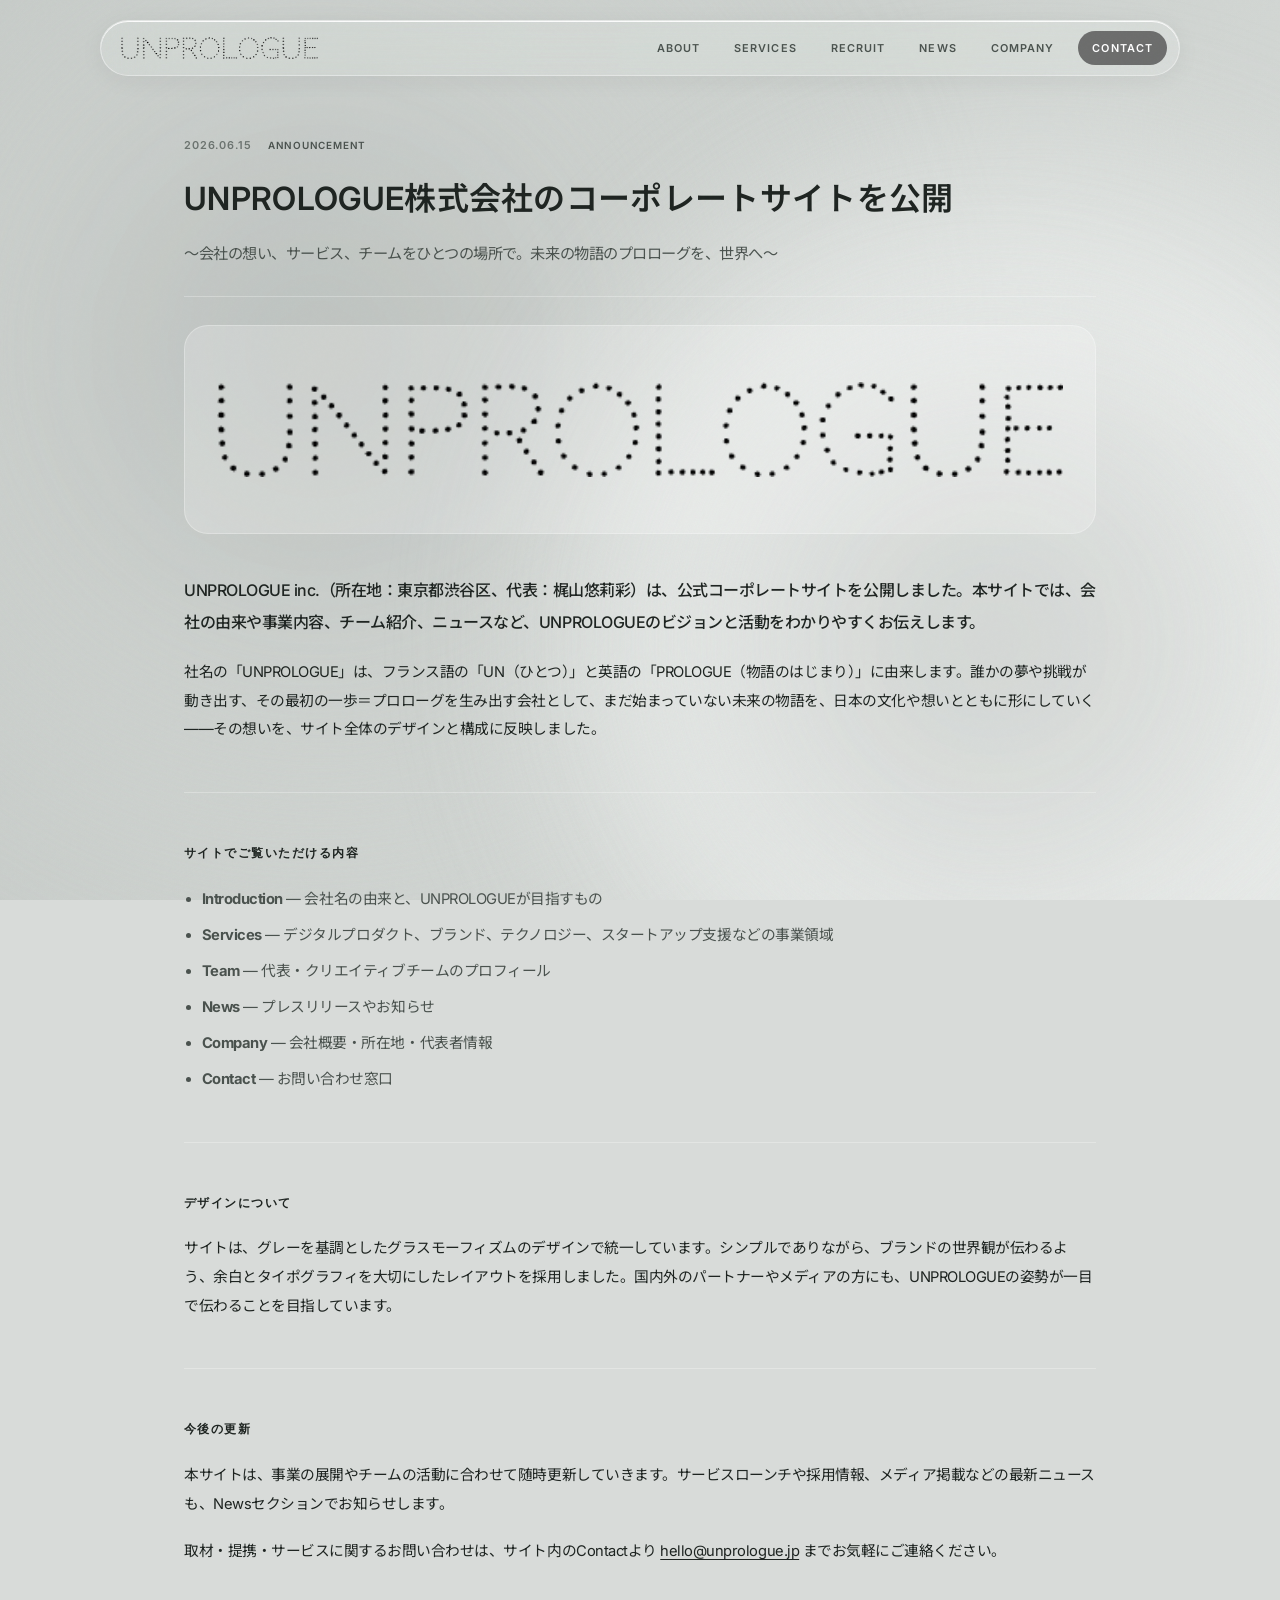
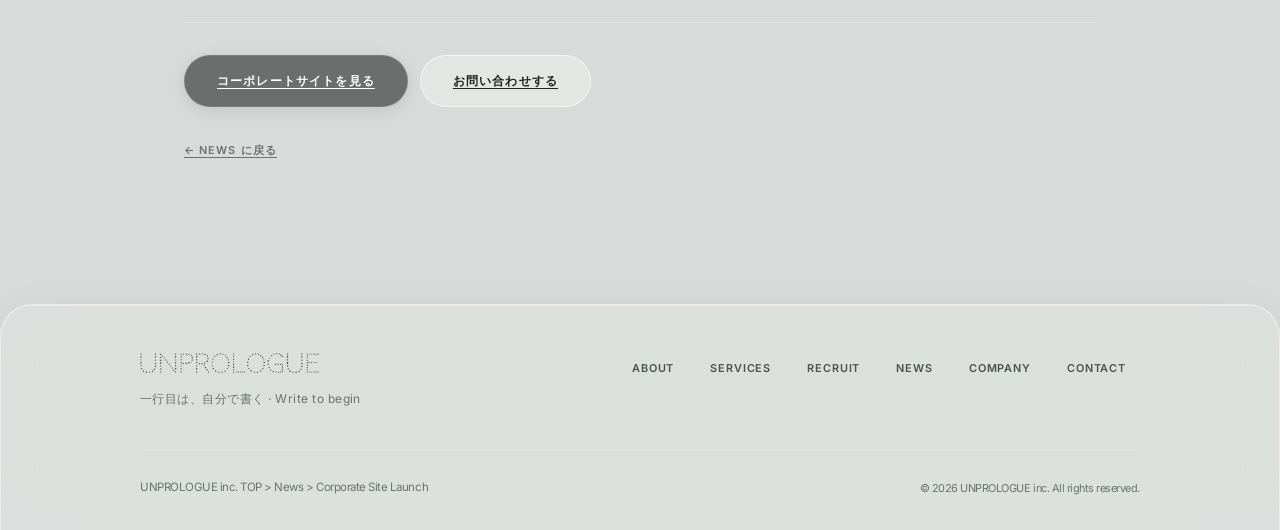
==== articles/corporate-site-launch.html @ ec3baca9 "Add company motto: 一行目は、自分で書く Write to begin Show the motto in the hero, Introduction section, foote" ====
<!DOCTYPE html>
<html lang="ja">
<head>
  <meta charset="UTF-8">
  <meta name="viewport" content="width=device-width, initial-scale=1.0">
  <meta name="description" content="UNPROLOGUE inc.のコーポレートサイトを公開 — 会社概要、サービス、チーム情報などを掲載">
  <link rel="canonical" href="https://unprologue.jp/articles/corporate-site-launch.html">
  <meta property="og:url" content="https://unprologue.jp/articles/corporate-site-launch.html">
  <meta property="og:title" content="Corporate Site Launch | UNPROLOGUE inc.">
  <meta property="og:description" content="UNPROLOGUE inc.の公式コーポレートサイトを公開しました。">
  <meta property="og:image" content="https://unprologue.jp/unprologue.png">
  <title>Corporate Site Launch | UNPROLOGUE inc.</title>
  <link rel="preconnect" href="https://fonts.googleapis.com">
  <link rel="preconnect" href="https://fonts.gstatic.com" crossorigin>
  <link href="https://fonts.googleapis.com/css2?family=Inter:wght@300;400;500;600;700&family=Noto+Sans+JP:wght@300;400;500;600;700&display=swap" rel="stylesheet">
  <link rel="stylesheet" href="../css/styles.css?v=8">
  <link rel="icon" href="/favicon.ico" sizes="any">
  <link rel="icon" href="/favicon.png" type="image/png" sizes="512x512">
  <link rel="icon" href="/favicon-32x32.png" type="image/png" sizes="32x32">
  <link rel="apple-touch-icon" href="/apple-touch-icon.png">
</head>
<body>

  <div class="mesh-bg" aria-hidden="true">
    <div class="mesh-bg__blob mesh-bg__blob--green"></div>
    <div class="mesh-bg__blob mesh-bg__blob--grey"></div>
    <div class="mesh-bg__blob mesh-bg__blob--mint"></div>
  </div>

  <header class="header" id="header">
    <div class="header__pill">
      <a href="../index.html" class="header__logo">
        <img src="../unprologue.png" alt="UNPROLOGUE inc." class="header__logo-img" width="160" height="32">
      </a>
      <nav class="header__nav" id="nav">
        <a href="../index.html#about" class="header__nav-link">About</a>
        <a href="../index.html#service" class="header__nav-link">Services</a>
        <a href="../index.html#recruit" class="header__nav-link">Recruit</a>
        <a href="../index.html#news" class="header__nav-link">News</a>
        <a href="../index.html#company" class="header__nav-link">Company</a>
        <a href="../index.html#contact" class="header__nav-link header__nav-link--cta">Contact</a>
      </nav>
      <button class="header__menu-btn" id="menuBtn" aria-label="メニューを開く">
        <span></span>
        <span></span>
        <span></span>
      </button>
    </div>
  </header>

  <main class="article-page">
    <div class="container container--editorial">
      <article class="article-post fade-in">
        <header class="article-post__header">
          <p class="article-post__meta">
            <time datetime="2026-06-15">2026.06.15</time>
            <span class="article-post__tag">Announcement</span>
          </p>
          <h1 class="article-post__title">
            UNPROLOGUE株式会社のコーポレートサイトを公開
          </h1>
          <p class="article-post__subtitle">
            〜会社の想い、サービス、チームをひとつの場所で。未来の物語のプロローグを、世界へ〜
          </p>
          <div class="article-post__rule" aria-hidden="true"></div>
          <div class="article-post__hero article-post__hero--logo">
            <img src="../unprologue.png" alt="UNPROLOGUE inc." class="article-post__hero-img article-post__hero-img--logo" width="527" height="59">
          </div>
        </header>

        <div class="article-post__body">
          <p class="article-post__lead">
            UNPROLOGUE inc.（所在地：東京都渋谷区、代表：梶山悠莉彩）は、公式コーポレートサイトを公開しました。本サイトでは、会社の由来や事業内容、チーム紹介、ニュースなど、UNPROLOGUEのビジョンと活動をわかりやすくお伝えします。
          </p>

          <p>
            社名の「UNPROLOGUE」は、フランス語の「UN（ひとつ）」と英語の「PROLOGUE（物語のはじまり）」に由来します。誰かの夢や挑戦が動き出す、その最初の一歩＝プロローグを生み出す会社として、まだ始まっていない未来の物語を、日本の文化や想いとともに形にしていく——その想いを、サイト全体のデザインと構成に反映しました。
          </p>

          <section class="article-post__section">
            <h2 class="article-post__heading">サイトでご覧いただける内容</h2>
            <ul class="article-post__list">
              <li><strong>Introduction</strong> — 会社名の由来と、UNPROLOGUEが目指すもの</li>
              <li><strong>Services</strong> — デジタルプロダクト、ブランド、テクノロジー、スタートアップ支援などの事業領域</li>
              <li><strong>Team</strong> — 代表・クリエイティブチームのプロフィール</li>
              <li><strong>News</strong> — プレスリリースやお知らせ</li>
              <li><strong>Company</strong> — 会社概要・所在地・代表者情報</li>
              <li><strong>Contact</strong> — お問い合わせ窓口</li>
            </ul>
          </section>

          <section class="article-post__section">
            <h2 class="article-post__heading">デザインについて</h2>
            <p>
              サイトは、グレーを基調としたグラスモーフィズムのデザインで統一しています。シンプルでありながら、ブランドの世界観が伝わるよう、余白とタイポグラフィを大切にしたレイアウトを採用しました。国内外のパートナーやメディアの方にも、UNPROLOGUEの姿勢が一目で伝わることを目指しています。
            </p>
          </section>

          <section class="article-post__section">
            <h2 class="article-post__heading">今後の更新</h2>
            <p>
              本サイトは、事業の展開やチームの活動に合わせて随時更新していきます。サービスローンチや採用情報、メディア掲載などの最新ニュースも、Newsセクションでお知らせします。
            </p>
            <p>
              取材・提携・サービスに関するお問い合わせは、サイト内のContactより <a href="mailto:hello@unprologue.jp">hello@unprologue.jp</a> までお気軽にご連絡ください。
            </p>
          </section>

          <footer class="article-post__footer">
            <div class="article-post__cta">
              <a href="../index.html" class="btn btn--primary">コーポレートサイトを見る</a>
              <a href="mailto:hello@unprologue.jp" class="btn btn--outline">お問い合わせする</a>
            </div>
            <a href="../index.html#news" class="article-post__back">← News に戻る</a>
          </footer>
        </div>
      </article>
    </div>
  </main>

  <footer class="footer glass-panel glass-panel--footer">
    <div class="container">
      <div class="footer__inner">
        <div class="footer__brand">
          <a href="../index.html" class="footer__logo">
            <img src="../unprologue.png" alt="UNPROLOGUE inc." class="footer__logo-img" width="140" height="28">
          </a>
          <p class="footer__tagline">一行目は、自分で書く · Write to begin</p>
        </div>
        <nav class="footer__nav">
          <a href="../index.html#about">About</a>
          <a href="../index.html#service">Services</a>
          <a href="../index.html#recruit">Recruit</a>
          <a href="../index.html#news">News</a>
          <a href="../index.html#company">Company</a>
          <a href="../index.html#contact">Contact</a>
        </nav>
      </div>
      <div class="footer__bottom">
        <p class="footer__breadcrumb">
          <a href="../index.html">UNPROLOGUE inc. TOP</a> &gt;
          <a href="../index.html#news">News</a> &gt;
          Corporate Site Launch
        </p>
        <p class="footer__copy">&copy; 2026 UNPROLOGUE inc. All rights reserved.</p>
      </div>
    </div>
  </footer>

  <button class="back-to-top" id="backToTop" aria-label="ページトップへ">
    <svg viewBox="0 0 24 24" fill="none" xmlns="http://www.w3.org/2000/svg">
      <path d="M12 19V5M5 12l7-7 7 7" stroke="currentColor" stroke-width="2" stroke-linecap="round" stroke-linejoin="round"/>
    </svg>
    <span>ページトップへ</span>
  </button>

  <script src="../js/main.js"></script>
</body>
</html>
---- css/styles.css ----
/* ============================================
   UNPROLOGUE — Glassmorphism Aesthetic
   ============================================ */

:root {
  --color-bg: #b8bdb9;
  --color-bg-alt: rgba(255, 255, 255, 0.12);
  --color-bg-dark: #3a3a3a;
  --color-text: #1e2421;
  --color-text-light: #4a524e;
  --color-text-muted: #6b736f;
  --color-accent: #4a5c54;
  --color-accent-light: #7a8a82;
  --color-accent-dark: #2e3834;
  --color-border: rgba(255, 255, 255, 0.45);
  --color-border-subtle: rgba(255, 255, 255, 0.22);
  --color-white: #ffffff;
  --color-rose: rgba(196, 164, 164, 0.45);
  --color-green: rgba(100, 140, 120, 0.5);

  --glass-bg: rgba(255, 255, 255, 0.22);
  --glass-bg-strong: rgba(255, 255, 255, 0.32);
  --glass-border: rgba(255, 255, 255, 0.38);
  --glass-shadow: 0 12px 40px rgba(0, 0, 0, 0.08), inset 0 1px 0 rgba(255, 255, 255, 0.35);
  --glass-blur: blur(28px) saturate(165%);

  --font-ja: 'Noto Sans JP', sans-serif;
  --font-en: 'Inter', sans-serif;
  --font-display: 'Inter', 'Noto Sans JP', sans-serif;

  --letter-tight: -0.03em;
  --letter-label: 0.12em;
  --letter-nav: 0.1em;

  --color-line: rgba(255, 255, 255, 0.28);
  --color-bg-editorial: transparent;

  --header-height: 88px;
  --container-max: 1080px;
  --section-padding: 100px;
  --radius-lg: 32px;
  --radius-md: 24px;
  --radius-pill: 50px;
  --transition: 0.4s cubic-bezier(0.4, 0, 0.2, 1);
}

*, *::before, *::after {
  margin: 0;
  padding: 0;
  box-sizing: border-box;
}

html {
  scroll-behavior: smooth;
  font-size: 16px;
  background: #d8dbd9;
}

body {
  font-family: var(--font-display);
  color: var(--color-text);
  background: transparent;
  line-height: 1.7;
  letter-spacing: var(--letter-tight);
  -webkit-font-smoothing: antialiased;
  overflow-x: hidden;
  min-height: 100vh;
  position: relative;
  isolation: isolate;
}

body::before {
  content: '';
  position: fixed;
  inset: 0;
  pointer-events: none;
  z-index: 10000;
  opacity: 0.02;
  background-image: url("data:image/svg+xml,%3Csvg viewBox='0 0 256 256' xmlns='http://www.w3.org/2000/svg'%3E%3Cfilter id='n'%3E%3CfeTurbulence type='fractalNoise' baseFrequency='0.85' numOctaves='4' stitchTiles='stitch'/%3E%3C/filter%3E%3Crect width='100%25' height='100%25' filter='url(%23n)'/%3E%3C/svg%3E");
}

/* ============================================
   Animated mesh background
   ============================================ */
.mesh-bg {
  position: fixed;
  inset: 0;
  z-index: 0;
  pointer-events: none;
  overflow: hidden;
  background:
    linear-gradient(125deg, #c2c7c4 0%, #d4d8d5 24%, #e4e7e5 52%, #eef0ef 76%, #f7f8f7 100%),
    linear-gradient(305deg, #b0b5b2 0%, #c8ccc9 38%, #dce0dd 68%, #f0f2f1 100%);
  background-size: 320% 320%, 280% 280%;
  animation: meshGradientShift 10s ease-in-out infinite;
}

.mesh-bg__blob {
  position: absolute;
  border-radius: 50%;
  filter: blur(56px);
  will-change: transform;
  opacity: 0.75;
  mix-blend-mode: normal;
}

.mesh-bg__blob--green {
  width: min(95vmax, 1200px);
  height: min(95vmax, 1200px);
  top: -28%;
  left: -22%;
  background: radial-gradient(circle, #b8bdba 0%, #cdd1ce 38%, rgba(210, 214, 211, 0.45) 58%, transparent 74%);
  animation: meshDrift1 11s ease-in-out infinite;
}

.mesh-bg__blob--grey {
  width: min(90vmax, 1100px);
  height: min(90vmax, 1100px);
  bottom: -32%;
  right: -24%;
  background: radial-gradient(circle, #ffffff 0%, #f2f4f3 42%, rgba(228, 231, 229, 0.55) 62%, transparent 76%);
  animation: meshDrift2 14s ease-in-out infinite;
}

.mesh-bg__blob--mint {
  width: min(65vmax, 780px);
  height: min(65vmax, 780px);
  top: 28%;
  right: -8%;
  background: radial-gradient(circle, #c5cac7 0%, #d8dbd9 40%, rgba(220, 224, 221, 0.4) 62%, transparent 74%);
  animation: meshDrift3 9s ease-in-out infinite;
}

@keyframes meshGradientShift {
  0% {
    background-position: 0% 50%, 100% 50%;
  }
  25% {
    background-position: 50% 0%, 0% 100%;
  }
  50% {
    background-position: 100% 50%, 50% 0%;
  }
  75% {
    background-position: 50% 100%, 100% 0%;
  }
  100% {
    background-position: 0% 50%, 100% 50%;
  }
}

@keyframes meshDrift1 {
  0%, 100% { transform: translate(0, 0) scale(1); }
  50% { transform: translate(14vw, 12vh) scale(1.15); }
}

@keyframes meshDrift2 {
  0%, 100% { transform: translate(0, 0) scale(1); }
  50% { transform: translate(-12vw, -10vh) scale(1.12); }
}

@keyframes meshDrift3 {
  0%, 100% { transform: translate(0, 0) scale(1); }
  50% { transform: translate(-10vw, 8vh) scale(0.88); }
}

a {
  color: inherit;
  text-decoration: none;
}

img {
  max-width: 100%;
  display: block;
}

.container {
  max-width: var(--container-max);
  margin: 0 auto;
  padding: 0 24px;
}

/* ============================================
   Glass utility
   ============================================ */
.glass-panel {
  background: var(--glass-bg);
  backdrop-filter: var(--glass-blur);
  -webkit-backdrop-filter: var(--glass-blur);
  border: 1px solid var(--glass-border);
  border-radius: var(--radius-lg);
  box-shadow: var(--glass-shadow);
}

.glass-panel--dark {
  background: rgba(40, 48, 44, 0.35);
  border-color: rgba(255, 255, 255, 0.18);
  color: var(--color-white);
  box-shadow: 0 12px 40px rgba(0, 0, 0, 0.12), inset 0 1px 0 rgba(255, 255, 255, 0.12);
}

.glass-panel--footer {
  background: rgba(255, 255, 255, 0.12);
  border-radius: var(--radius-lg) var(--radius-lg) 0 0;
  border-bottom: none;
  margin-top: 40px;
}

/* ============================================
   Header — floating pill
   ============================================ */
.header {
  position: fixed;
  top: 20px;
  left: 0;
  right: 0;
  z-index: 1000;
  display: flex;
  justify-content: center;
  padding: 0 24px;
  pointer-events: none;
}

.header__pill {
  pointer-events: auto;
  display: flex;
  align-items: center;
  justify-content: space-between;
  gap: 24px;
  width: 100%;
  max-width: var(--container-max);
  padding: 10px 12px 10px 20px;
  background: rgba(255, 255, 255, 0.16);
  backdrop-filter: var(--glass-blur);
  -webkit-backdrop-filter: var(--glass-blur);
  border: 1px solid var(--glass-border);
  border-radius: var(--radius-pill);
  box-shadow: 0 4px 24px rgba(0, 0, 0, 0.05), inset 0 1px 0 rgba(255, 255, 255, 0.9);
  transition: box-shadow var(--transition), background var(--transition);
}

.header--scrolled .header__pill {
  background: rgba(255, 255, 255, 0.24);
  box-shadow: 0 8px 32px rgba(0, 0, 0, 0.08), inset 0 1px 0 rgba(255, 255, 255, 0.9);
}

.header__logo {
  display: flex;
  align-items: center;
  flex-shrink: 0;
}

.header__logo-img {
  display: block;
  height: 22px;
  width: auto;
}

.header__nav {
  display: flex;
  align-items: center;
  gap: 6px;
}

.container--editorial {
  max-width: 960px;
}

.header__nav-link {
  font-family: var(--font-en);
  font-size: 0.68rem;
  font-weight: 600;
  color: var(--color-text-light);
  padding: 8px 14px;
  border-radius: var(--radius-pill);
  transition: all var(--transition);
  letter-spacing: var(--letter-nav);
  text-transform: uppercase;
  white-space: nowrap;
}

.header__nav-link:hover {
  color: var(--color-text);
  background: rgba(255, 255, 255, 0.5);
}

.header__nav-link--cta {
  background: rgba(90, 90, 90, 0.85);
  color: var(--color-white);
  margin-left: 4px;
}

.header__nav-link--cta:hover {
  background: var(--color-bg-dark);
  color: var(--color-white);
}

.header__menu-btn {
  display: none;
  flex-direction: column;
  gap: 5px;
  background: rgba(255, 255, 255, 0.5);
  border: 1px solid var(--glass-border);
  border-radius: 12px;
  cursor: pointer;
  padding: 10px;
}

.header__menu-btn span {
  display: block;
  width: 18px;
  height: 1.5px;
  background: var(--color-text);
  transition: var(--transition);
  border-radius: 2px;
}

/* ============================================
   Hero — mederi.jp/company/ style
   ============================================ */
.hero {
  position: relative;
  z-index: 1;
  min-height: 100vh;
  min-height: 100dvh;
  display: flex;
  align-items: center;
  justify-content: center;
  padding: calc(var(--header-height) + 24px) 24px 120px;
  overflow: hidden;
}

.hero__inner {
  position: relative;
  z-index: 1;
  width: 100%;
  max-width: var(--container-max);
  padding: 0 24px;
  text-align: center;
}

.hero__title {
  margin: 0;
  display: flex;
  flex-direction: column;
  align-items: center;
  gap: 20px;
}

.hero__logo {
  display: block;
  width: min(72vw, 480px);
  height: auto;
}

.hero__motto {
  display: flex;
  flex-direction: column;
  align-items: center;
  gap: 12px;
  margin: 18px 0 0;
}

.hero__motto-ja {
  font-size: clamp(1rem, 2.4vw, 1.2rem);
  font-weight: 500;
  letter-spacing: 0.14em;
  color: var(--color-text);
}

.hero__motto-en {
  font-family: var(--font-en);
  font-size: clamp(0.72rem, 1.8vw, 0.86rem);
  font-weight: 600;
  letter-spacing: 0.32em;
  text-transform: uppercase;
  color: var(--color-text-muted);
}

.hero__title-sub {
  font-family: var(--font-en);
  font-size: clamp(0.82rem, 2vw, 1rem);
  font-weight: 500;
  letter-spacing: 0.42em;
  text-transform: uppercase;
  color: var(--color-text-muted);
  margin-top: 14px;
}

.hero__scroll {
  position: absolute;
  bottom: 48px;
  left: 50%;
  transform: translateX(-50%);
  z-index: 2;
  display: flex;
  flex-direction: column;
  align-items: center;
  gap: 14px;
  color: var(--color-text-muted);
  transition: color var(--transition);
}

.hero__scroll:hover {
  color: var(--color-text);
}

.hero__scroll-text {
  font-family: var(--font-en);
  font-size: 0.65rem;
  font-weight: 600;
  letter-spacing: var(--letter-label);
  text-transform: uppercase;
  color: var(--color-text-muted);
}

.hero__scroll-track {
  display: block;
  width: 1px;
  height: 56px;
  background: rgba(0, 0, 0, 0.12);
  position: relative;
  overflow: hidden;
}

.hero__scroll-indicator {
  position: absolute;
  top: 0;
  left: 0;
  width: 100%;
  height: 18px;
  background: var(--color-text-muted);
  animation: heroScroll 2s ease-in-out infinite;
}

@keyframes heroScroll {
  0% { transform: translateY(-100%); opacity: 0; }
  30% { opacity: 1; }
  70% { transform: translateY(240%); opacity: 1; }
  100% { transform: translateY(240%); opacity: 0; }
}

/* ============================================
   Sections
   ============================================ */
.section {
  position: relative;
  z-index: 1;
  padding: var(--section-padding) 0;
}

.section--about,
.section--service,
.section--news,
.section--contact,
.section--company,
.section--recruit {
  background: transparent;
}

.section--recruit {
  padding: 80px 0;
}

.section--company {
  padding-top: 88px;
  padding-bottom: 88px;
}

.section__header {
  margin-bottom: 40px;
  text-align: left;
}

.section__title {
  font-family: var(--font-en);
  font-size: 0.76rem;
  font-weight: 700;
  letter-spacing: var(--letter-label);
  text-transform: uppercase;
  color: var(--color-text);
}

.section__rule {
  height: 1px;
  background: var(--color-line);
  margin-top: 18px;
}

.section__rule--light {
  background: rgba(255, 255, 255, 0.22);
}

/* ============================================
   About
   ============================================ */
.about {
  padding: 56px 48px;
}

.about__etymology {
  display: flex;
  align-items: center;
  justify-content: center;
  gap: 20px;
  margin-bottom: 48px;
  flex-wrap: wrap;
}

.about__word {
  display: flex;
  flex-direction: column;
  align-items: center;
  gap: 8px;
  padding: 28px 36px;
  background: rgba(255, 255, 255, 0.4);
  border: 1px solid rgba(255, 255, 255, 0.6);
  border-radius: var(--radius-md);
  min-width: 180px;
  transition: transform var(--transition), box-shadow var(--transition);
}

.about__word:hover {
  transform: translateY(-3px);
  box-shadow: 0 12px 40px rgba(0, 0, 0, 0.06);
}

.about__word-text {
  font-family: var(--font-en);
  font-size: clamp(1.4rem, 3.5vw, 2rem);
  font-weight: 700;
  letter-spacing: 0.08em;
  text-transform: uppercase;
}

.about__word-lang {
  font-family: var(--font-en);
  font-size: 0.65rem;
  font-weight: 500;
  letter-spacing: 0.15em;
  text-transform: uppercase;
  color: var(--color-text-muted);
}

.about__word-meaning {
  font-size: 0.9rem;
  font-weight: 500;
  color: var(--color-text-light);
}

.about__plus {
  font-family: var(--font-en);
  font-size: 1.25rem;
  font-weight: 300;
  color: var(--color-text-muted);
}

.about__body {
  text-align: center;
}

.about__motto {
  font-size: clamp(1.05rem, 2.2vw, 1.25rem);
  font-weight: 600;
  letter-spacing: 0.08em;
  color: var(--color-text);
  margin-bottom: 28px;
  padding-bottom: 24px;
  border-bottom: 1px solid var(--color-border-subtle);
}

.about__motto [lang="en"] {
  display: block;
  margin-top: 10px;
  font-family: var(--font-en);
  font-size: 0.78em;
  font-weight: 600;
  letter-spacing: 0.28em;
  text-transform: uppercase;
  color: var(--color-text-muted);
}

.about__intro {
  font-size: 1rem;
  color: var(--color-text-light);
  line-height: 2.2;
  margin-bottom: 12px;
}

.about__lead {
  font-size: clamp(1rem, 2.2vw, 1.15rem);
  font-weight: 500;
  line-height: 2.2;
  margin-bottom: 16px;
}

.about__lead-mark {
  color: var(--color-text-muted);
  margin-right: 4px;
}

.about__desc {
  font-size: 0.95rem;
  color: var(--color-text-light);
  line-height: 2.2;
}

/* ============================================
   Members — editorial card layout
   ============================================ */
.members {
  display: grid;
  grid-template-columns: repeat(2, 1fr);
  gap: 28px;
  margin-top: 40px;
  max-width: 720px;
  margin-left: auto;
  margin-right: auto;
}

.member {
  position: relative;
  display: flex;
  flex-direction: column;
}

.member__toggle {
  width: 100%;
  padding: 0;
  border: none;
  background: transparent;
  cursor: pointer;
  text-align: left;
  font: inherit;
  color: inherit;
}

.member__toggle:hover .member__arrow {
  transform: translateX(4px);
}

.member__visual {
  position: relative;
  margin-bottom: 16px;
}

.member__photo {
  aspect-ratio: 4 / 5;
  width: 100%;
  background: #e6e6e6;
  display: flex;
  align-items: center;
  justify-content: center;
  overflow: hidden;
}

.member__photo-initial {
  font-family: var(--font-en);
  font-size: clamp(1.75rem, 4vw, 2.25rem);
  font-weight: 500;
  letter-spacing: 0.08em;
  color: rgba(0, 0, 0, 0.12);
}

.member__name-block {
  position: absolute;
  left: 0;
  bottom: -8px;
  background: var(--color-white);
  padding: 12px 16px 10px;
  width: min(78%, 200px);
  box-shadow: 0 2px 10px rgba(0, 0, 0, 0.05);
}

.member__name-line {
  display: block;
  font-family: var(--font-en);
  font-size: clamp(1.15rem, 2.2vw, 1.45rem);
  font-weight: 700;
  line-height: 1.15;
  letter-spacing: -0.01em;
  color: var(--color-text);
}

.member__footer {
  display: flex;
  align-items: center;
  justify-content: space-between;
  gap: 12px;
  padding-left: 2px;
  min-height: 20px;
}

.member__role {
  font-family: var(--font-en);
  font-size: 0.68rem;
  font-weight: 600;
  letter-spacing: 0.1em;
  text-transform: uppercase;
  color: var(--color-text-muted);
  margin: 0;
}

.member__arrow {
  font-family: var(--font-en);
  font-size: 1rem;
  font-weight: 300;
  line-height: 1;
  color: var(--color-text);
  transition: transform var(--transition);
  flex-shrink: 0;
}

.member.is-open .member__arrow {
  transform: rotate(90deg);
}

.member__details {
  display: grid;
  grid-template-rows: 0fr;
  transition: grid-template-rows 0.45s cubic-bezier(0.4, 0, 0.2, 1);
}

.member__details > .member__content {
  overflow: hidden;
}

.member.is-open .member__details {
  grid-template-rows: 1fr;
}

.member__content {
  padding: 20px 0 6px;
  border-top: 1px solid var(--color-border-subtle);
  margin-top: 16px;
}

.member__meta {
  font-family: var(--font-en);
  font-size: 0.75rem;
  color: var(--color-text-muted);
  letter-spacing: 0.04em;
  margin-bottom: 14px;
}

.member__tagline {
  font-size: 0.88rem;
  font-weight: 600;
  line-height: 1.75;
  margin-bottom: 16px;
}

.member__bio p {
  font-size: 0.84rem;
  line-height: 1.85;
  color: var(--color-text-light);
  margin-bottom: 12px;
}

.member__bio p:last-child {
  margin-bottom: 0;
}

.member__career {
  margin-top: 24px;
  padding-top: 20px;
  border-top: 1px solid var(--color-border-subtle);
}

.member__career-heading {
  font-family: var(--font-en);
  font-size: 0.68rem;
  font-weight: 600;
  letter-spacing: 0.12em;
  text-transform: uppercase;
  color: var(--color-text-muted);
  margin-bottom: 18px;
}

.member__timeline {
  list-style: none;
}

.member__timeline-item {
  display: grid;
  grid-template-columns: 56px 1fr;
  gap: 16px;
  padding-bottom: 16px;
  position: relative;
}

.member__timeline-item:not(:last-child)::before {
  content: '';
  position: absolute;
  left: 27px;
  top: 8px;
  bottom: 0;
  width: 1px;
  background: var(--color-border-subtle);
}

.member__timeline-item:not(:last-child)::after {
  content: '';
  position: absolute;
  left: 23px;
  top: 2px;
  width: 9px;
  height: 9px;
  border-radius: 50%;
  background: var(--color-white);
  border: 1px solid var(--color-border-subtle);
}

.member__timeline-item--current::after {
  content: '';
  position: absolute;
  left: 23px;
  top: 2px;
  width: 9px;
  height: 9px;
  border-radius: 50%;
  background: var(--color-text);
  border: 1px solid var(--color-text);
}

.member__year {
  font-family: var(--font-en);
  font-size: 0.78rem;
  font-weight: 600;
  color: var(--color-text-light);
}

.member__timeline-item--current .member__year {
  color: var(--color-text);
}

.member__timeline-item p {
  font-size: 0.88rem;
  line-height: 1.75;
}

.member__timeline-item:last-child {
  padding-bottom: 0;
}

/* ============================================
   Services — Expanding hover panels
   ============================================ */
.section--service .section__header {
  margin-bottom: 40px;
}

.service-panels {
  display: flex;
  width: 100%;
  min-height: clamp(420px, 62vh, 640px);
  border-top: 1px solid var(--color-border-subtle);
  border-bottom: 1px solid var(--color-border-subtle);
  background: rgba(255, 255, 255, 0.1);
  backdrop-filter: var(--glass-blur);
  -webkit-backdrop-filter: var(--glass-blur);
}

.service-panel {
  position: relative;
  flex: 1;
  min-width: 0;
  overflow: hidden;
  cursor: pointer;
  border-right: 1px solid var(--color-border-subtle);
  background: rgba(255, 255, 255, 0.05);
  transition: flex 0.65s cubic-bezier(0.4, 0, 0.2, 1), background var(--transition);
}

.service-panel:hover,
.service-panel.is-active {
  flex: 2.4;
  background: rgba(255, 255, 255, 0.02);
}

.service-panel:last-child {
  border-right: none;
}

.service-panels:hover .service-panel {
  flex: 0.72;
}

.service-panel__media {
  position: absolute;
  inset: 0;
  background-image: var(--panel-image);
  background-size: cover;
  background-position: center;
  opacity: 0;
  transform: scale(1.06);
  transition: opacity 0.55s ease, transform 0.8s cubic-bezier(0.4, 0, 0.2, 1);
}

.service-panel__media::after {
  content: '';
  position: absolute;
  inset: 0;
  background: linear-gradient(
    180deg,
    rgba(0, 0, 0, 0.18) 0%,
    rgba(0, 0, 0, 0.08) 38%,
    rgba(0, 0, 0, 0.42) 100%
  );
  opacity: 0;
  transition: opacity 0.55s ease;
}

.service-panel:hover .service-panel__media,
.service-panel.is-active .service-panel__media {
  opacity: 1;
  transform: scale(1);
}

.service-panel:hover .service-panel__media::after,
.service-panel.is-active .service-panel__media::after {
  opacity: 1;
}

.service-panel__overlay {
  position: absolute;
  inset: 0;
  z-index: 2;
  display: flex;
  flex-direction: column;
  justify-content: space-between;
  padding: 28px 24px 88px;
  pointer-events: none;
}

.service-panel__eyebrow {
  font-family: var(--font-en);
  font-size: 0.72rem;
  font-weight: 400;
  letter-spacing: 0.04em;
  color: var(--color-text-light);
  opacity: 0;
  transform: translateY(-8px);
  transition: opacity 0.45s ease, transform 0.45s ease, color 0.45s ease;
}

.service-panel__body {
  max-width: 280px;
  opacity: 0;
  transform: translateY(16px);
  transition: opacity 0.5s ease 0.05s, transform 0.5s ease 0.05s;
}

.service-panel__headline {
  font-size: clamp(1.1rem, 1.8vw, 1.45rem);
  font-weight: 600;
  line-height: 1.45;
  letter-spacing: 0.02em;
  margin-bottom: 14px;
}

.service-panel__desc {
  font-size: 0.82rem;
  line-height: 1.85;
  color: var(--color-text-light);
  margin-bottom: 22px;
}

.service-panel__cta {
  pointer-events: auto;
  display: inline-flex;
  align-items: center;
  justify-content: center;
  min-width: 168px;
  padding: 12px 22px;
  font-family: var(--font-en);
  font-size: 0.68rem;
  font-weight: 600;
  letter-spacing: 0.14em;
  text-transform: uppercase;
  border: 1px solid var(--color-text);
  border-radius: var(--radius-pill);
  background: transparent;
  transition: background var(--transition), color var(--transition), border-color var(--transition);
}

.service-panel__cta:hover {
  background: var(--color-text);
  color: var(--color-white);
}

.service-panel:hover .service-panel__eyebrow,
.service-panel.is-active .service-panel__eyebrow,
.service-panel:hover .service-panel__body,
.service-panel.is-active .service-panel__body {
  opacity: 1;
  transform: translateY(0);
}

.service-panel:hover .service-panel__eyebrow,
.service-panel.is-active .service-panel__eyebrow {
  color: rgba(255, 255, 255, 0.88);
}

.service-panel:hover .service-panel__headline,
.service-panel.is-active .service-panel__headline {
  color: var(--color-white);
}

.service-panel:hover .service-panel__desc,
.service-panel.is-active .service-panel__desc {
  color: rgba(255, 255, 255, 0.82);
}

.service-panel:hover .service-panel__cta,
.service-panel.is-active .service-panel__cta {
  color: var(--color-white);
  border-color: rgba(255, 255, 255, 0.85);
}

.service-panel:hover .service-panel__cta:hover,
.service-panel.is-active .service-panel__cta:hover {
  background: var(--color-white);
  color: var(--color-text);
}

.service-panel__label {
  position: absolute;
  left: 24px;
  right: 24px;
  bottom: 28px;
  z-index: 3;
  font-family: var(--font-en);
  font-size: clamp(0.72rem, 1.1vw, 0.82rem);
  font-weight: 500;
  letter-spacing: 0.08em;
  color: var(--color-text);
  transition: color 0.45s ease, transform 0.45s ease;
}

.service-panel:hover .service-panel__label,
.service-panel.is-active .service-panel__label {
  color: var(--color-white);
}

/* ============================================
   Recruit
   ============================================ */
.recruit {
  display: grid;
  grid-template-columns: 1fr 1fr;
  gap: 40px;
  align-items: center;
  padding: 48px;
}

.glass-panel--dark .section__title {
  color: rgba(255, 255, 255, 0.95);
}

.recruit__desc {
  font-size: 0.92rem;
  line-height: 2;
  color: rgba(255, 255, 255, 0.75);
  margin: 20px 0 32px;
}

.recruit__visual {
  position: relative;
  height: 260px;
}

.recruit__pattern {
  width: 100%;
  height: 100%;
  border-radius: var(--radius-md);
  background:
    radial-gradient(ellipse at 30% 40%, rgba(196, 164, 164, 0.3) 0%, transparent 60%),
    radial-gradient(ellipse at 70% 60%, rgba(164, 180, 164, 0.25) 0%, transparent 60%),
    linear-gradient(145deg, rgba(255, 255, 255, 0.08) 0%, rgba(0, 0, 0, 0.1) 100%);
  border: 1px solid rgba(255, 255, 255, 0.1);
  backdrop-filter: blur(10px);
}

/* ============================================
   Buttons
   ============================================ */
.btn {
  display: inline-flex;
  align-items: center;
  justify-content: center;
  font-family: var(--font-en);
  font-size: 0.72rem;
  font-weight: 600;
  padding: 14px 32px;
  border-radius: var(--radius-pill);
  border: 1px solid transparent;
  cursor: pointer;
  transition: all var(--transition);
  letter-spacing: 0.1em;
  text-transform: uppercase;
}

.btn--primary {
  background: rgba(90, 90, 90, 0.85);
  color: var(--color-white);
  border-color: rgba(255, 255, 255, 0.1);
  box-shadow: 0 4px 16px rgba(0, 0, 0, 0.1);
}

.btn--primary:hover {
  background: var(--color-bg-dark);
  transform: translateY(-2px);
  box-shadow: 0 8px 24px rgba(0, 0, 0, 0.15);
}

.glass-panel--dark .btn--primary {
  background: rgba(255, 255, 255, 0.9);
  color: var(--color-text);
}

.glass-panel--dark .btn--primary:hover {
  background: var(--color-white);
  box-shadow: 0 8px 24px rgba(0, 0, 0, 0.2);
}

.btn--outline {
  background: rgba(255, 255, 255, 0.3);
  color: var(--color-text);
  border-color: rgba(255, 255, 255, 0.6);
  backdrop-filter: blur(10px);
}

.btn--outline:hover {
  background: rgba(255, 255, 255, 0.55);
  border-color: rgba(255, 255, 255, 0.8);
}

.btn--large {
  padding: 16px 44px;
  font-size: 0.92rem;
}

/* ============================================
   Articles
   ============================================ */
.articles__grid {
  display: grid;
  grid-template-columns: repeat(3, 1fr);
  gap: 20px;
  margin-bottom: 36px;
}

.articles__grid--duo {
  grid-template-columns: repeat(2, 1fr);
}

.article-card__thumb--logo {
  display: flex;
  align-items: center;
  justify-content: center;
  padding: 48px 32px;
  background: var(--glass-bg);
  border: 1px solid var(--glass-border);
}

.article-card__img--logo {
  width: min(80%, 280px);
  height: auto;
  margin: 0 auto;
}

.article-post__hero--logo {
  display: flex;
  align-items: center;
  justify-content: center;
  padding: 56px 32px;
  background: var(--glass-bg);
}

.article-post__hero-img--logo {
  width: min(72%, 360px);
  height: auto;
  margin: 0 auto;
}

.article-card {
  display: block;
  padding: 16px;
  background: var(--glass-bg);
  backdrop-filter: var(--glass-blur);
  -webkit-backdrop-filter: var(--glass-blur);
  border: 1px solid var(--glass-border);
  border-radius: var(--radius-lg);
  box-shadow: var(--glass-shadow);
  transition: transform var(--transition), box-shadow var(--transition);
}

.article-card:hover {
  transform: translateY(-4px);
  box-shadow: 0 12px 40px rgba(0, 0, 0, 0.07);
}

.article-card__thumb {
  aspect-ratio: 16/10;
  border-radius: var(--radius-md);
  overflow: hidden;
  margin-bottom: 14px;
}

.article-card__thumb:has(.article-card__img) {
  aspect-ratio: auto;
  background: var(--color-bg-alt);
}

.article-card__img {
  width: 100%;
  height: auto;
  display: block;
}

.article-card__thumb-bg {
  width: 100%;
  height: 100%;
}

.article-card__thumb-bg--1 {
  background: linear-gradient(145deg, #b0b0b0 0%, #d8d8d8 50%, rgba(196, 164, 164, 0.3) 100%);
}

.article-card__thumb-bg--2 {
  background: linear-gradient(145deg, #5a5a5a 0%, #888888 50%, #b0b0b0 100%);
}

.article-card__thumb-bg--3 {
  background: linear-gradient(145deg, #d0d0d0 0%, rgba(164, 180, 164, 0.4) 50%, #e8e8e8 100%);
}

.article-card__thumb-bg--nprologue {
  background: linear-gradient(145deg, #2a2a2a 0%, #5a5a5a 40%, rgba(196, 164, 164, 0.35) 100%);
}

.article-card__meta {
  font-family: var(--font-en);
  font-size: 0.62rem;
  font-weight: 600;
  letter-spacing: 0.08em;
  text-transform: uppercase;
  color: var(--color-text-muted);
  margin-bottom: 8px;
}

.article-card__title {
  font-size: 0.85rem;
  font-weight: 500;
  line-height: 1.7;
}

.articles__more {
  display: block;
  width: fit-content;
  margin: 0 auto;
}

/* ============================================
   Article Page
   ============================================ */
.article-page {
  position: relative;
  z-index: 1;
  padding: calc(var(--header-height) + 48px) 0 var(--section-padding);
}

.article-post__header {
  margin-bottom: 40px;
}

.article-post__meta {
  display: flex;
  align-items: center;
  gap: 16px;
  margin-bottom: 20px;
}

.article-post__meta time {
  font-family: var(--font-en);
  font-size: 0.68rem;
  font-weight: 600;
  letter-spacing: 0.08em;
  text-transform: uppercase;
  color: var(--color-text-muted);
}

.article-post__tag {
  font-family: var(--font-en);
  font-size: 0.62rem;
  font-weight: 600;
  letter-spacing: 0.08em;
  text-transform: uppercase;
  color: var(--color-text-light);
}

.article-post__title {
  font-size: clamp(1.35rem, 3.2vw, 2rem);
  font-weight: 600;
  line-height: 1.55;
  letter-spacing: 0.01em;
  margin-bottom: 16px;
}

.article-post__subtitle {
  font-size: 0.95rem;
  line-height: 1.85;
  color: var(--color-text-light);
}

.article-post__rule {
  height: 1px;
  background: var(--color-line);
  margin-top: 28px;
}

.article-post__hero {
  margin-top: 28px;
  border-radius: var(--radius-md);
  overflow: hidden;
  border: 1px solid var(--color-line);
}

.article-post__hero-img {
  width: 100%;
  height: auto;
  display: block;
}

.article-post__body {
  font-size: 0.92rem;
  line-height: 1.95;
  color: var(--color-text);
}

.article-post__body p {
  margin-bottom: 1.25em;
}

.article-post__body a {
  text-decoration: underline;
  text-underline-offset: 3px;
}

.article-post__body a:hover {
  color: var(--color-text-light);
}

.article-post__lead {
  font-size: 1rem;
  font-weight: 500;
  line-height: 2;
}

.article-post__section {
  margin-top: 48px;
  padding-top: 48px;
  border-top: 1px solid var(--color-line);
}

.article-post__heading {
  font-family: var(--font-en);
  font-size: 0.76rem;
  font-weight: 700;
  letter-spacing: var(--letter-label);
  text-transform: uppercase;
  margin-bottom: 20px;
}

.article-post__list {
  margin: 0 0 1.25em 1.2em;
}

.article-post__list li {
  margin-bottom: 0.5em;
  color: var(--color-text-light);
}

.article-post__features {
  display: grid;
  gap: 28px;
}

.article-post__feature-title {
  font-family: var(--font-en);
  font-size: 0.72rem;
  font-weight: 700;
  letter-spacing: 0.08em;
  text-transform: uppercase;
  margin-bottom: 10px;
}

.article-post__feature p {
  color: var(--color-text-light);
}

.article-post__plans {
  display: grid;
  grid-template-columns: repeat(3, 1fr);
  gap: 16px;
  margin: 24px 0 16px;
}

.article-post__plan {
  padding: 24px 20px;
  background: var(--glass-bg);
  border: 1px solid var(--glass-border);
  border-radius: var(--radius-md);
}

.article-post__plan--featured {
  border-color: rgba(0, 0, 0, 0.14);
  box-shadow: var(--glass-shadow);
}

.article-post__plan-badge {
  font-family: var(--font-en);
  font-size: 0.58rem;
  font-weight: 700;
  letter-spacing: 0.1em;
  text-transform: uppercase;
  color: var(--color-text-muted);
  margin-bottom: 10px;
}

.article-post__plan-name {
  font-family: var(--font-en);
  font-size: 0.82rem;
  font-weight: 700;
  letter-spacing: 0.1em;
  text-transform: uppercase;
  margin-bottom: 6px;
}

.article-post__plan-price {
  font-family: var(--font-en);
  font-size: 1.1rem;
  font-weight: 600;
  margin-bottom: 12px;
}

.article-post__plan-desc {
  font-size: 0.82rem;
  line-height: 1.75;
  color: var(--color-text-light);
  margin-bottom: 0;
}

.article-post__note {
  font-size: 0.78rem;
  color: var(--color-text-muted);
}

.article-post__quote {
  margin: 28px 0 0;
  padding: 24px 28px;
  border-left: 2px solid var(--color-line);
  background: rgba(255, 255, 255, 0.35);
  font-size: 0.9rem;
  line-height: 2;
  color: var(--color-text-light);
}

.article-post__footer {
  margin-top: 56px;
  padding-top: 32px;
  border-top: 1px solid var(--color-line);
}

.article-post__cta {
  display: flex;
  flex-wrap: wrap;
  gap: 12px;
  margin-bottom: 28px;
}

.article-post__back {
  font-family: var(--font-en);
  font-size: 0.68rem;
  font-weight: 600;
  letter-spacing: 0.1em;
  text-transform: uppercase;
  color: var(--color-text-muted);
  transition: color var(--transition);
}

.article-post__back:hover {
  color: var(--color-text);
}

/* ============================================
   Company Summary — Premium editorial grid
   ============================================ */
.company-summary {
  padding: 8px 32px;
  background: var(--glass-bg);
  backdrop-filter: var(--glass-blur);
  -webkit-backdrop-filter: var(--glass-blur);
  border: 1px solid var(--glass-border);
  border-radius: var(--radius-lg);
  box-shadow: var(--glass-shadow);
}

.company-summary__intro {
  margin-bottom: 0;
}

.company-summary__title {
  font-family: var(--font-en);
  font-size: 0.76rem;
  font-weight: 700;
  letter-spacing: var(--letter-label);
  text-transform: uppercase;
  color: var(--color-text);
}

.company-summary__rule {
  height: 1px;
  background: var(--color-line);
  margin-top: 18px;
}

.company-summary__grid {
  margin-top: 0;
}

.company-summary__row {
  display: grid;
  grid-template-columns: minmax(160px, 30%) 1fr;
  gap: clamp(24px, 5vw, 56px);
  padding: clamp(24px, 3vw, 36px) 0;
  border-bottom: 1px solid var(--color-line);
  align-items: start;
}

.company-summary__row:first-child {
  border-top: 1px solid var(--color-line);
}

.company-summary__row dt {
  font-family: var(--font-en);
  font-size: 0.72rem;
  font-weight: 700;
  letter-spacing: 0.1em;
  text-transform: uppercase;
  color: var(--color-text);
  line-height: 1.5;
}

.company-summary__row dd {
  font-size: 0.92rem;
  font-weight: 400;
  line-height: 1.8;
  letter-spacing: 0.01em;
  text-transform: none;
  color: var(--color-text);
}

/* ============================================
   Contact
   ============================================ */
.contact {
  text-align: left;
  padding: 56px 48px;
}

.contact__title {
  font-family: var(--font-en);
  font-size: 0.76rem;
  font-weight: 700;
  letter-spacing: var(--letter-label);
  text-transform: uppercase;
  margin-bottom: 0;
}

.contact__rule {
  height: 1px;
  background: var(--color-line);
  margin: 18px 0 28px;
}

.contact__desc {
  font-size: 0.92rem;
  color: var(--color-text-light);
  line-height: 2;
  margin-bottom: 36px;
}

/* ============================================
   Footer
   ============================================ */
.footer {
  position: relative;
  z-index: 1;
  color: var(--color-text-light);
  padding: 48px 0 32px;
}

.footer .container {
  padding: 0 40px;
}

.footer__inner {
  display: flex;
  justify-content: space-between;
  align-items: start;
  margin-bottom: 40px;
}

.footer__logo {
  display: inline-block;
  margin-bottom: 8px;
}

.footer__logo-img {
  display: block;
  height: 20px;
  width: auto;
  opacity: 0.85;
}

.footer__tagline {
  font-family: var(--font-en);
  font-size: 0.75rem;
  color: var(--color-text-muted);
  letter-spacing: 0.04em;
}

.footer__nav {
  display: flex;
  flex-wrap: wrap;
  gap: 8px;
}

.footer__nav a {
  font-family: var(--font-en);
  font-size: 0.68rem;
  font-weight: 600;
  letter-spacing: 0.08em;
  text-transform: uppercase;
  color: var(--color-text-light);
  padding: 6px 14px;
  border-radius: var(--radius-pill);
  transition: all var(--transition);
}

.footer__nav a:hover {
  color: var(--color-text);
  background: rgba(255, 255, 255, 0.4);
}

.footer__bottom {
  display: flex;
  justify-content: space-between;
  align-items: center;
  padding-top: 28px;
  border-top: 1px solid var(--color-border-subtle);
}

.footer__breadcrumb {
  font-size: 0.72rem;
  color: var(--color-text-muted);
}

.footer__breadcrumb a:hover {
  color: var(--color-text);
}

.footer__copy {
  font-family: var(--font-en);
  font-size: 0.68rem;
  color: var(--color-text-muted);
}

/* ============================================
   Back to Top
   ============================================ */
.back-to-top {
  position: fixed;
  bottom: 28px;
  right: 28px;
  z-index: 999;
  display: flex;
  flex-direction: column;
  align-items: center;
  gap: 4px;
  background: rgba(255, 255, 255, 0.45);
  backdrop-filter: var(--glass-blur);
  -webkit-backdrop-filter: var(--glass-blur);
  border: 1px solid var(--glass-border);
  border-radius: var(--radius-md);
  padding: 12px 14px;
  cursor: pointer;
  opacity: 0;
  visibility: hidden;
  transform: translateY(12px);
  transition: all var(--transition);
  box-shadow: var(--glass-shadow);
}

.back-to-top--visible {
  opacity: 1;
  visibility: visible;
  transform: translateY(0);
}

.back-to-top svg {
  width: 16px;
  height: 16px;
  color: var(--color-text-light);
}

.back-to-top span {
  font-size: 0.6rem;
  color: var(--color-text-muted);
  white-space: nowrap;
}

.back-to-top:hover {
  background: rgba(255, 255, 255, 0.65);
  box-shadow: 0 8px 28px rgba(0, 0, 0, 0.08);
}

/* ============================================
   Animations
   ============================================ */
.fade-in {
  opacity: 1;
  transform: translateY(0);
  transition: opacity 0.8s ease, transform 0.8s ease;
}

/* Only hide content once JavaScript is confirmed running */
html.js-animating .fade-in:not(.fade-in--visible) {
  opacity: 0;
  transform: translateY(20px);
}

.fade-in--visible {
  opacity: 1;
  transform: translateY(0);
}

.hero__title.fade-in {
  transition-duration: 1.2s;
}

/* ============================================
   Responsive
   ============================================ */
@media (max-width: 1024px) {
  .header__nav-link:not(.header__nav-link--cta) {
    display: none;
  }

  .service-panels {
    min-height: 520px;
  }

  .service-panels:hover .service-panel {
    flex: 0.65;
  }

  .service-panel:hover,
  .service-panel.is-active {
    flex: 2.8;
  }

  .articles__grid,
  .articles__grid--duo {
    grid-template-columns: repeat(2, 1fr);
  }
}

@media (max-width: 768px) {
  :root {
    --section-padding: 72px;
    --header-height: 76px;
  }

  .header {
    top: 12px;
    padding: 0 16px;
  }

  .header__pill {
    padding: 8px 10px 8px 16px;
  }

  .header__nav {
    position: fixed;
    top: calc(var(--header-height) + 8px);
    left: 16px;
    right: 16px;
    flex-direction: column;
    padding: 16px;
    gap: 4px;
    background: rgba(255, 255, 255, 0.75);
    backdrop-filter: var(--glass-blur);
    border: 1px solid var(--glass-border);
    border-radius: var(--radius-lg);
    box-shadow: 0 12px 40px rgba(0, 0, 0, 0.1);
    transform: translateY(-20px);
    opacity: 0;
    visibility: hidden;
    transition: all var(--transition);
  }

  .header__nav--open {
    transform: translateY(0);
    opacity: 1;
    visibility: visible;
  }

  .header__nav-link {
    display: block !important;
    padding: 12px 16px;
    width: 100%;
    text-align: center;
    font-size: 0.85rem;
  }

  .header__nav-link--cta {
    margin-top: 8px;
    margin-left: 0;
  }

  .header__menu-btn {
    display: flex;
  }

  .header__menu-btn--active span:nth-child(1) {
    transform: rotate(45deg) translate(4px, 4px);
  }

  .header__menu-btn--active span:nth-child(2) {
    opacity: 0;
  }

  .header__menu-btn--active span:nth-child(3) {
    transform: rotate(-45deg) translate(4px, -4px);
  }

  .hero__logo {
    width: min(82vw, 360px);
  }

  .hero__title-sub {
    letter-spacing: 0.25em;
  }

  .hero__scroll {
    bottom: 32px;
  }

  .about {
    padding: 36px 24px;
  }

  .about__etymology {
    flex-direction: column;
    gap: 12px;
  }

  .about__plus {
    transform: rotate(90deg);
  }

  .about__word {
    width: 100%;
    min-width: unset;
  }

  .members {
    grid-template-columns: 1fr;
    max-width: 320px;
    gap: 36px;
  }

  .member__name-block {
    width: min(72%, 180px);
    padding: 10px 14px 8px;
  }

  .service-panels {
    flex-direction: column;
    min-height: auto;
  }

  .service-panel {
    flex: none !important;
    min-height: 88px;
    border-right: none;
    border-bottom: 1px solid var(--color-border-subtle);
  }

  .service-panel:last-child {
    border-bottom: none;
  }

  .service-panels:hover .service-panel {
    flex: none;
  }

  .service-panel.is-active {
    min-height: 360px;
  }

  .service-panel__overlay {
    padding: 20px 20px 72px;
  }

  .service-panel__body {
    max-width: none;
  }

  .service-panel__label {
    bottom: 22px;
  }

  .service-panel.is-active .service-panel__media,
  .service-panel.is-active .service-panel__media::after {
    opacity: 1;
    transform: scale(1);
  }

  .service-panel.is-active .service-panel__eyebrow,
  .service-panel.is-active .service-panel__body {
    opacity: 1;
    transform: translateY(0);
  }

  .service-panel.is-active .service-panel__eyebrow {
    color: rgba(255, 255, 255, 0.88);
  }

  .service-panel.is-active .service-panel__headline {
    color: var(--color-white);
  }

  .service-panel.is-active .service-panel__desc {
    color: rgba(255, 255, 255, 0.82);
  }

  .service-panel.is-active .service-panel__cta {
    color: var(--color-white);
    border-color: rgba(255, 255, 255, 0.85);
  }

  .service-panel.is-active .service-panel__label {
    color: var(--color-white);
  }

  .recruit {
    grid-template-columns: 1fr;
    padding: 32px 24px;
  }

  .recruit__visual {
    height: 180px;
  }

  .articles__grid,
  .articles__grid--duo {
    grid-template-columns: 1fr;
  }

  .article-post__plans {
    grid-template-columns: 1fr;
  }

  .article-post__cta {
    flex-direction: column;
  }

  .article-post__cta .btn {
    width: 100%;
  }

  .company-summary__row {
    grid-template-columns: 1fr;
    gap: 10px;
    padding: 22px 0;
  }

  .contact {
    padding: 40px 24px;
  }

  .footer__inner {
    flex-direction: column;
    gap: 24px;
  }

  .footer__bottom {
    flex-direction: column;
    gap: 10px;
    text-align: center;
  }

  .back-to-top {
    bottom: 16px;
    right: 16px;
  }
}

@media (prefers-reduced-motion: reduce) {
  .mesh-bg,
  .mesh-bg__blob {
    animation: none !important;
  }
}
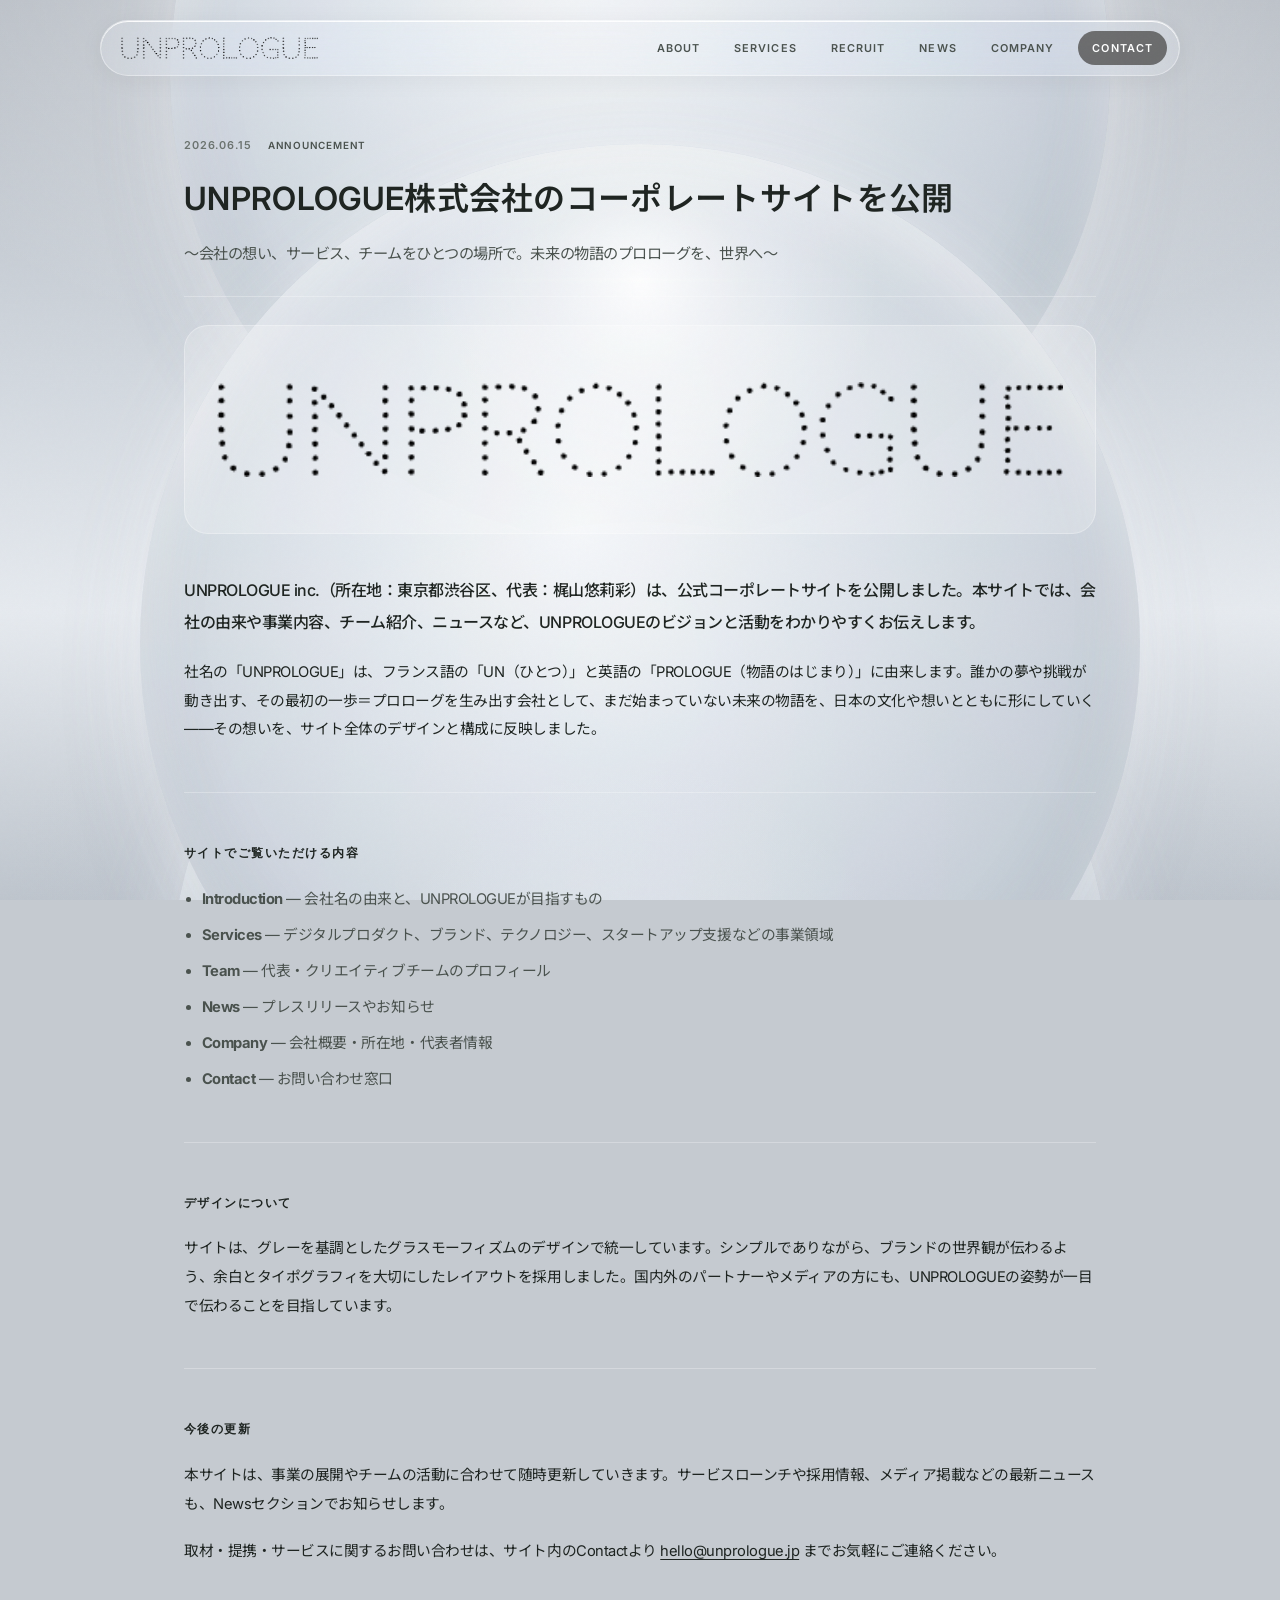
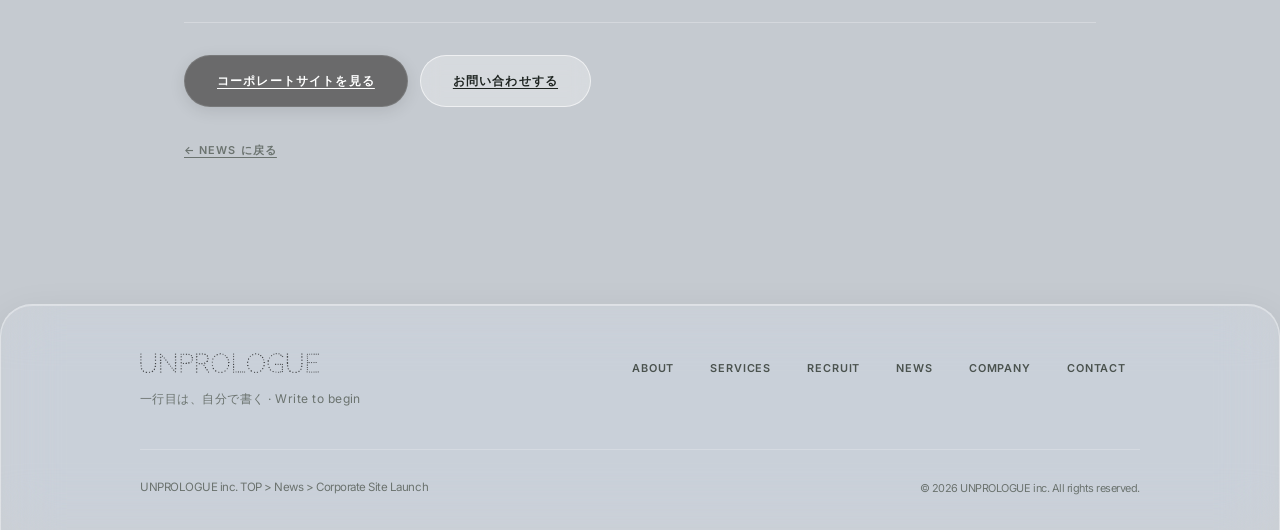
==== commit e423e6e1: "Redesign background as futuristic premium stacked spheres Replace blurred mesh blobs with luminous s" ====
--- a/articles/corporate-site-launch.html
+++ b/articles/corporate-site-launch.html
@@ -13,7 +13,7 @@
   <link rel="preconnect" href="https://fonts.googleapis.com">
   <link rel="preconnect" href="https://fonts.gstatic.com" crossorigin>
   <link href="https://fonts.googleapis.com/css2?family=Inter:wght@300;400;500;600;700&family=Noto+Sans+JP:wght@300;400;500;600;700&display=swap" rel="stylesheet">
-  <link rel="stylesheet" href="../css/styles.css?v=8">
+  <link rel="stylesheet" href="../css/styles.css?v=18">
   <link rel="icon" href="/favicon.ico" sizes="any">
   <link rel="icon" href="/favicon.png" type="image/png" sizes="512x512">
   <link rel="icon" href="/favicon-32x32.png" type="image/png" sizes="32x32">
@@ -22,9 +22,13 @@
 <body>
 
   <div class="mesh-bg" aria-hidden="true">
-    <div class="mesh-bg__blob mesh-bg__blob--green"></div>
-    <div class="mesh-bg__blob mesh-bg__blob--grey"></div>
-    <div class="mesh-bg__blob mesh-bg__blob--mint"></div>
+    <div class="mesh-bg__orbs">
+      <div class="mesh-bg__orb mesh-bg__orb--top"></div>
+      <div class="mesh-bg__orb mesh-bg__orb--center"></div>
+      <div class="mesh-bg__orb mesh-bg__orb--bottom"></div>
+    </div>
+    <div class="mesh-bg__sheen mesh-bg__sheen--upper"></div>
+    <div class="mesh-bg__sheen mesh-bg__sheen--lower"></div>
   </div>
 
   <header class="header" id="header">
--- a/css/styles.css
+++ b/css/styles.css
@@ -53,7 +53,7 @@
 html {
   scroll-behavior: smooth;
   font-size: 16px;
-  background: #d8dbd9;
+  background: #c5cad0;
 }
 
 body {
@@ -80,7 +80,7 @@
 }
 
 /* ============================================
-   Animated mesh background
+   Premium futuristic sphere background
    ============================================ */
 .mesh-bg {
   position: fixed;
@@ -89,79 +89,91 @@
   pointer-events: none;
   overflow: hidden;
   background:
-    linear-gradient(125deg, #c2c7c4 0%, #d4d8d5 24%, #e4e7e5 52%, #eef0ef 76%, #f7f8f7 100%),
-    linear-gradient(305deg, #b0b5b2 0%, #c8ccc9 38%, #dce0dd 68%, #f0f2f1 100%);
-  background-size: 320% 320%, 280% 280%;
-  animation: meshGradientShift 10s ease-in-out infinite;
-}
-
-.mesh-bg__blob {
+    radial-gradient(ellipse 120% 80% at 50% 0%, rgba(255, 255, 255, 0.55) 0%, transparent 55%),
+    radial-gradient(ellipse 100% 70% at 50% 100%, rgba(180, 190, 205, 0.35) 0%, transparent 50%),
+    linear-gradient(180deg, #b4bac2 0%, #d2d8df 42%, #e6eaef 68%, #bec5cd 100%);
+  transform: translate3d(0, var(--mesh-shift-y, 0px), 0);
+  will-change: transform;
+}
+
+.mesh-bg__orbs {
   position: absolute;
+  inset: 0;
+}
+
+.mesh-bg__orb {
+  position: absolute;
+  left: 50%;
   border-radius: 50%;
-  filter: blur(56px);
+  transform: translateX(-50%) translateY(var(--orb-shift, 0px));
+  background:
+    radial-gradient(circle at 50% 14%, rgba(255, 255, 255, 0.98) 0%, rgba(255, 255, 255, 0.42) 10%, transparent 24%),
+    radial-gradient(circle at 50% 88%, rgba(255, 255, 255, 0.82) 0%, rgba(236, 240, 245, 0.28) 12%, transparent 26%),
+    radial-gradient(circle at 44% 38%, #f6f8fa 0%, #dde3ea 34%, #c2cad4 72%, #aeb7c2 100%);
+  box-shadow:
+    0 0 90px rgba(255, 255, 255, 0.5),
+    0 36px 100px rgba(130, 145, 165, 0.16),
+    inset 0 -36px 70px rgba(110, 125, 145, 0.14),
+    inset 0 28px 60px rgba(255, 255, 255, 0.62);
+  opacity: 0.94;
   will-change: transform;
-  opacity: 0.75;
-  mix-blend-mode: normal;
-}
-
-.mesh-bg__blob--green {
-  width: min(95vmax, 1200px);
-  height: min(95vmax, 1200px);
-  top: -28%;
-  left: -22%;
-  background: radial-gradient(circle, #b8bdba 0%, #cdd1ce 38%, rgba(210, 214, 211, 0.45) 58%, transparent 74%);
-  animation: meshDrift1 11s ease-in-out infinite;
-}
-
-.mesh-bg__blob--grey {
-  width: min(90vmax, 1100px);
-  height: min(90vmax, 1100px);
-  bottom: -32%;
-  right: -24%;
-  background: radial-gradient(circle, #ffffff 0%, #f2f4f3 42%, rgba(228, 231, 229, 0.55) 62%, transparent 76%);
-  animation: meshDrift2 14s ease-in-out infinite;
-}
-
-.mesh-bg__blob--mint {
-  width: min(65vmax, 780px);
-  height: min(65vmax, 780px);
-  top: 28%;
-  right: -8%;
-  background: radial-gradient(circle, #c5cac7 0%, #d8dbd9 40%, rgba(220, 224, 221, 0.4) 62%, transparent 74%);
-  animation: meshDrift3 9s ease-in-out infinite;
-}
-
-@keyframes meshGradientShift {
-  0% {
-    background-position: 0% 50%, 100% 50%;
-  }
-  25% {
-    background-position: 50% 0%, 0% 100%;
-  }
-  50% {
-    background-position: 100% 50%, 50% 0%;
-  }
-  75% {
-    background-position: 50% 100%, 100% 0%;
-  }
-  100% {
-    background-position: 0% 50%, 100% 50%;
-  }
-}
-
-@keyframes meshDrift1 {
-  0%, 100% { transform: translate(0, 0) scale(1); }
-  50% { transform: translate(14vw, 12vh) scale(1.15); }
-}
-
-@keyframes meshDrift2 {
-  0%, 100% { transform: translate(0, 0) scale(1); }
-  50% { transform: translate(-12vw, -10vh) scale(1.12); }
-}
-
-@keyframes meshDrift3 {
-  0%, 100% { transform: translate(0, 0) scale(1); }
-  50% { transform: translate(-10vw, 8vh) scale(0.88); }
+}
+
+.mesh-bg__orb--top {
+  width: min(90vw, 940px);
+  height: min(90vw, 940px);
+  top: -44%;
+  animation: meshOrbFloatTop 22s ease-in-out infinite;
+}
+
+.mesh-bg__orb--center {
+  width: min(94vw, 1000px);
+  height: min(94vw, 1000px);
+  top: 16%;
+  z-index: 1;
+  animation: meshOrbFloatCenter 26s ease-in-out infinite;
+}
+
+.mesh-bg__orb--bottom {
+  width: min(90vw, 940px);
+  height: min(90vw, 940px);
+  top: 58%;
+  z-index: 0;
+  animation: meshOrbFloatBottom 20s ease-in-out infinite;
+}
+
+.mesh-bg__sheen {
+  position: absolute;
+  left: 50%;
+  width: min(72vw, 760px);
+  height: 2px;
+  transform: translateX(-50%);
+  background: linear-gradient(90deg, transparent 0%, rgba(255, 255, 255, 0.85) 50%, transparent 100%);
+  filter: blur(1px);
+  opacity: 0.7;
+}
+
+.mesh-bg__sheen--upper {
+  top: 31%;
+}
+
+.mesh-bg__sheen--lower {
+  top: 69%;
+}
+
+@keyframes meshOrbFloatTop {
+  0%, 100% { transform: translateX(-50%) translateY(var(--orb-shift, 0px)); }
+  50% { transform: translateX(-50%) translateY(calc(var(--orb-shift, 0px) + 18px)); }
+}
+
+@keyframes meshOrbFloatCenter {
+  0%, 100% { transform: translateX(-50%) translateY(var(--orb-shift, 0px)); }
+  50% { transform: translateX(-50%) translateY(calc(var(--orb-shift, 0px) - 14px)); }
+}
+
+@keyframes meshOrbFloatBottom {
+  0%, 100% { transform: translateX(-50%) translateY(var(--orb-shift, 0px)); }
+  50% { transform: translateX(-50%) translateY(calc(var(--orb-shift, 0px) + 16px)); }
 }
 
 a {
@@ -366,6 +378,7 @@
   font-weight: 500;
   letter-spacing: 0.14em;
   color: var(--color-text);
+  min-height: 1.5em;
 }
 
 .hero__motto-en {
@@ -375,6 +388,23 @@
   letter-spacing: 0.32em;
   text-transform: uppercase;
   color: var(--color-text-muted);
+  min-height: 1.3em;
+}
+
+.hero__motto-line--typing::after {
+  content: '';
+  display: inline-block;
+  width: 1px;
+  height: 0.95em;
+  margin-left: 3px;
+  background: currentColor;
+  vertical-align: -0.06em;
+  animation: heroMottoCursor 1s step-end infinite;
+}
+
+@keyframes heroMottoCursor {
+  0%, 100% { opacity: 1; }
+  50% { opacity: 0; }
 }
 
 .hero__title-sub {
@@ -610,10 +640,11 @@
    ============================================ */
 .members {
   display: grid;
-  grid-template-columns: repeat(2, 1fr);
-  gap: 28px;
+  grid-template-columns: repeat(2, minmax(0, 230px));
+  gap: 72px;
   margin-top: 40px;
-  max-width: 720px;
+  width: fit-content;
+  max-width: 100%;
   margin-left: auto;
   margin-right: auto;
 }
@@ -622,6 +653,7 @@
   position: relative;
   display: flex;
   flex-direction: column;
+  overflow: hidden;
 }
 
 .member__toggle {
@@ -645,13 +677,29 @@
 }
 
 .member__photo {
-  aspect-ratio: 4 / 5;
+  position: relative;
+  aspect-ratio: 3 / 4;
   width: 100%;
   background: #e6e6e6;
-  display: flex;
-  align-items: center;
-  justify-content: center;
   overflow: hidden;
+}
+
+.member__photo-img {
+  position: absolute;
+  inset: 0;
+  width: 100%;
+  height: 100%;
+  max-width: none;
+  object-fit: cover;
+  display: block;
+}
+
+.member__photo-img--yuria {
+  object-position: 28% 24%;
+}
+
+.member__photo-img--agatha {
+  object-position: center 18%;
 }
 
 .member__photo-initial {
@@ -666,16 +714,19 @@
   position: absolute;
   left: 0;
   bottom: -8px;
-  background: var(--color-white);
-  padding: 12px 16px 10px;
-  width: min(78%, 200px);
-  box-shadow: 0 2px 10px rgba(0, 0, 0, 0.05);
+  background: rgba(255, 255, 255, 0.24);
+  backdrop-filter: var(--glass-blur);
+  -webkit-backdrop-filter: var(--glass-blur);
+  border: 1px solid var(--glass-border);
+  padding: 10px 14px 8px;
+  width: min(82%, 170px);
+  box-shadow: var(--glass-shadow);
 }
 
 .member__name-line {
   display: block;
   font-family: var(--font-en);
-  font-size: clamp(1.15rem, 2.2vw, 1.45rem);
+  font-size: clamp(1rem, 2vw, 1.25rem);
   font-weight: 700;
   line-height: 1.15;
   letter-spacing: -0.01em;
@@ -718,11 +769,13 @@
 .member__details {
   display: grid;
   grid-template-rows: 0fr;
+  overflow: hidden;
   transition: grid-template-rows 0.45s cubic-bezier(0.4, 0, 0.2, 1);
 }
 
 .member__details > .member__content {
   overflow: hidden;
+  min-height: 0;
 }
 
 .member.is-open .member__details {
@@ -730,6 +783,12 @@
 }
 
 .member__content {
+  padding: 0;
+  border-top: none;
+  margin-top: 0;
+}
+
+.member.is-open .member__content {
   padding: 20px 0 6px;
   border-top: 1px solid var(--color-border-subtle);
   margin-top: 16px;
@@ -895,6 +954,31 @@
   opacity: 0;
   transform: scale(1.06);
   transition: opacity 0.55s ease, transform 0.8s cubic-bezier(0.4, 0, 0.2, 1);
+}
+
+.service-panel__image {
+  position: absolute;
+  inset: 0;
+  width: 100%;
+  height: 100%;
+  object-fit: cover;
+  object-position: center 18%;
+  opacity: 0;
+  transform: scale(1.06);
+  transition: opacity 0.55s ease, transform 0.8s cubic-bezier(0.4, 0, 0.2, 1);
+}
+
+.service-panel--kaishaneko .service-panel__media {
+  background-image: none;
+}
+
+.service-panel--kaishaneko .service-panel__image {
+  opacity: 0.72;
+  transform: scale(1);
+}
+
+.service-panel--kaishaneko .service-panel__media::after {
+  opacity: 0.28;
 }
 
 .service-panel__media::after {
@@ -917,6 +1001,22 @@
   transform: scale(1);
 }
 
+.service-panel:hover .service-panel__image,
+.service-panel.is-active .service-panel__image {
+  opacity: 1;
+  transform: scale(1);
+}
+
+.service-panel--kaishaneko:hover .service-panel__media,
+.service-panel--kaishaneko.is-active .service-panel__media {
+  opacity: 1;
+}
+
+.service-panel--kaishaneko:hover .service-panel__image,
+.service-panel--kaishaneko.is-active .service-panel__image {
+  opacity: 1;
+}
+
 .service-panel:hover .service-panel__media::after,
 .service-panel.is-active .service-panel__media::after {
   opacity: 1;
@@ -1033,7 +1133,8 @@
   font-family: var(--font-en);
   font-size: clamp(0.72rem, 1.1vw, 0.82rem);
   font-weight: 500;
-  letter-spacing: 0.08em;
+  letter-spacing: 0.1em;
+  text-transform: uppercase;
   color: var(--color-text);
   transition: color 0.45s ease, transform 0.45s ease;
 }
@@ -1879,8 +1980,9 @@
 
   .members {
     grid-template-columns: 1fr;
-    max-width: 320px;
-    gap: 36px;
+    width: 100%;
+    max-width: 260px;
+    gap: 40px;
   }
 
   .member__name-block {
@@ -2012,7 +2114,11 @@
 
 @media (prefers-reduced-motion: reduce) {
   .mesh-bg,
-  .mesh-bg__blob {
+  .mesh-bg__orb {
     animation: none !important;
   }
-}
+
+  .hero__motto-line--typing::after {
+    animation: none;
+  }
+}
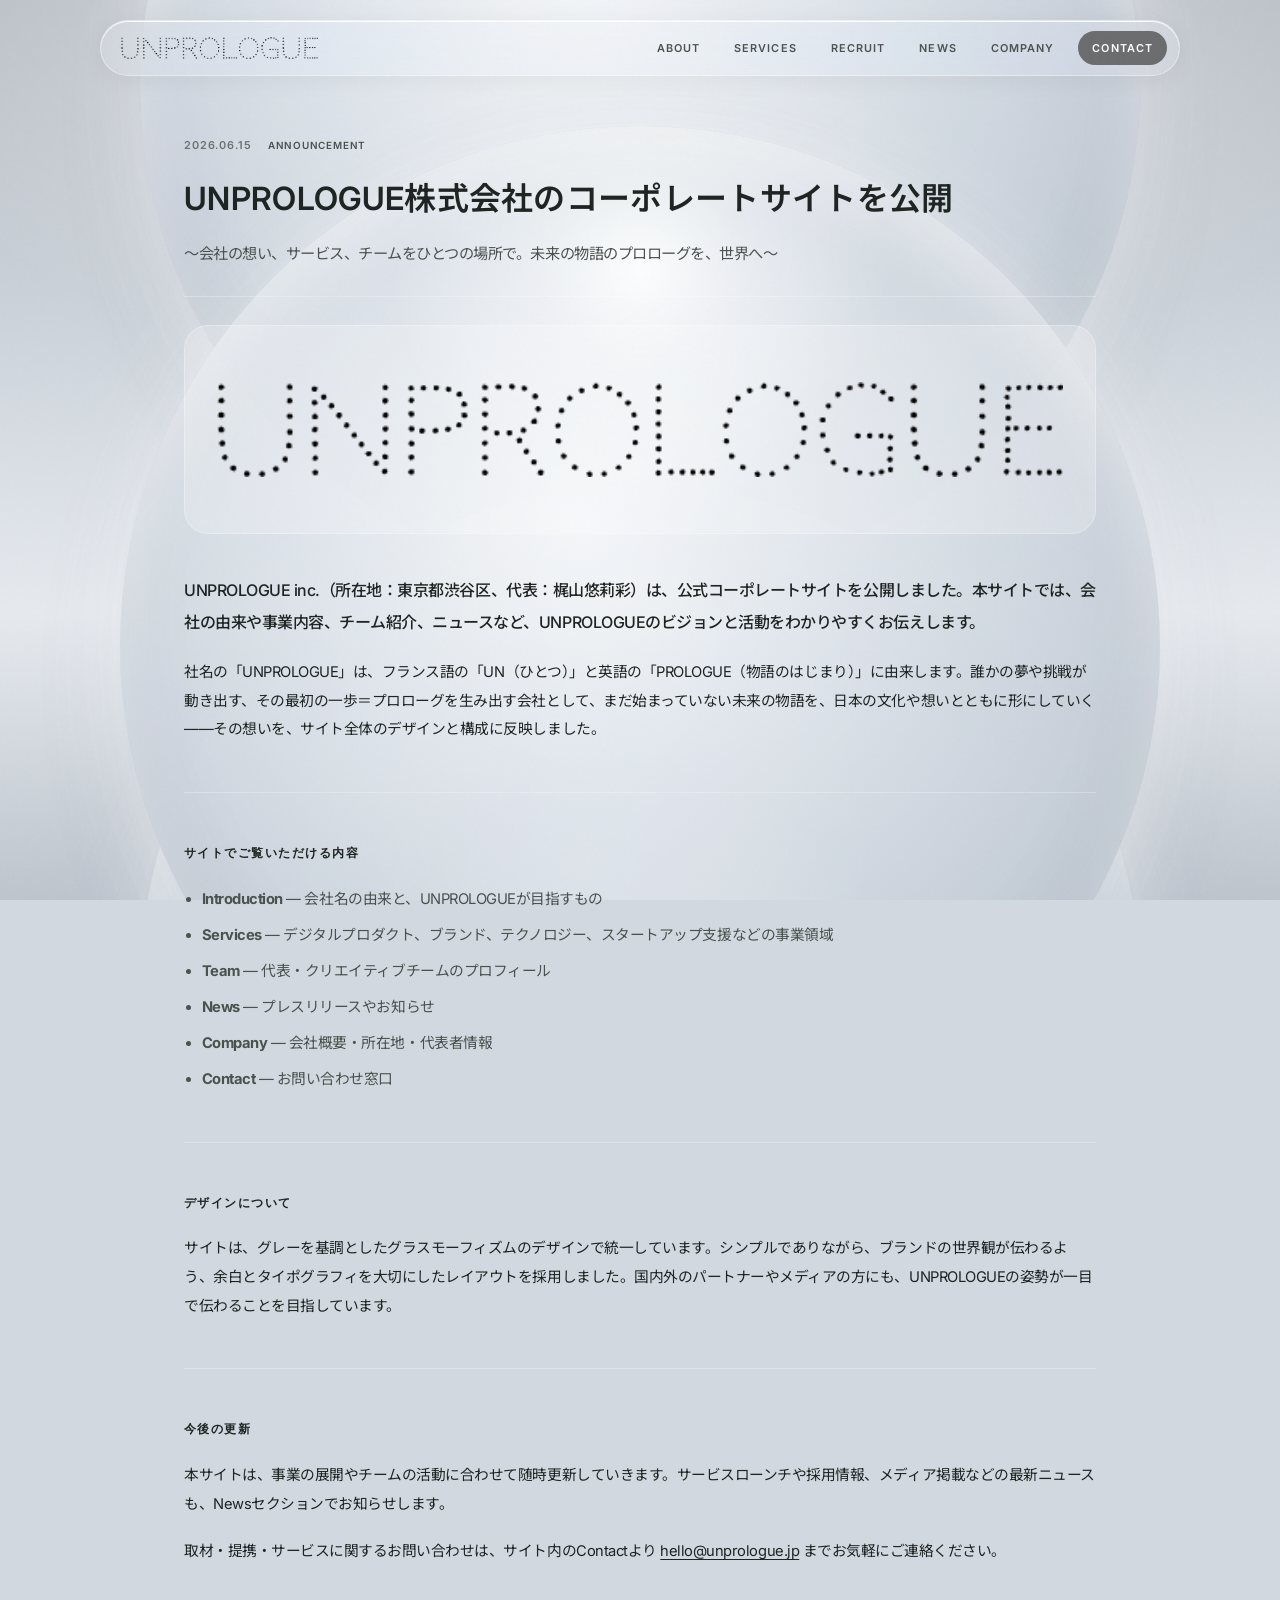
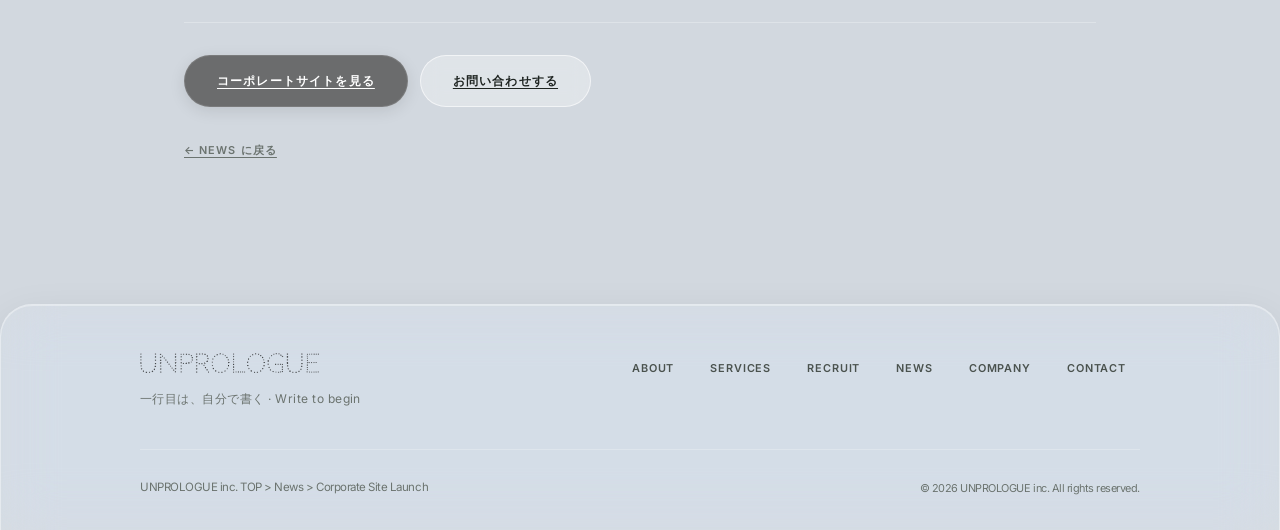
==== commit 287faad9: "Remove scroll seam line from premium sphere background Drop fixed-layer parallax that exposed a top " ====
--- a/articles/corporate-site-launch.html
+++ b/articles/corporate-site-launch.html
@@ -13,7 +13,7 @@
   <link rel="preconnect" href="https://fonts.googleapis.com">
   <link rel="preconnect" href="https://fonts.gstatic.com" crossorigin>
   <link href="https://fonts.googleapis.com/css2?family=Inter:wght@300;400;500;600;700&family=Noto+Sans+JP:wght@300;400;500;600;700&display=swap" rel="stylesheet">
-  <link rel="stylesheet" href="../css/styles.css?v=18">
+  <link rel="stylesheet" href="../css/styles.css?v=19">
   <link rel="icon" href="/favicon.ico" sizes="any">
   <link rel="icon" href="/favicon.png" type="image/png" sizes="512x512">
   <link rel="icon" href="/favicon-32x32.png" type="image/png" sizes="32x32">
@@ -27,8 +27,6 @@
       <div class="mesh-bg__orb mesh-bg__orb--center"></div>
       <div class="mesh-bg__orb mesh-bg__orb--bottom"></div>
     </div>
-    <div class="mesh-bg__sheen mesh-bg__sheen--upper"></div>
-    <div class="mesh-bg__sheen mesh-bg__sheen--lower"></div>
   </div>
 
   <header class="header" id="header">
--- a/css/styles.css
+++ b/css/styles.css
@@ -53,7 +53,7 @@
 html {
   scroll-behavior: smooth;
   font-size: 16px;
-  background: #c5cad0;
+  background: #d2d8df;
 }
 
 body {
@@ -92,8 +92,6 @@
     radial-gradient(ellipse 120% 80% at 50% 0%, rgba(255, 255, 255, 0.55) 0%, transparent 55%),
     radial-gradient(ellipse 100% 70% at 50% 100%, rgba(180, 190, 205, 0.35) 0%, transparent 50%),
     linear-gradient(180deg, #b4bac2 0%, #d2d8df 42%, #e6eaef 68%, #bec5cd 100%);
-  transform: translate3d(0, var(--mesh-shift-y, 0px), 0);
-  will-change: transform;
 }
 
 .mesh-bg__orbs {
@@ -105,7 +103,7 @@
   position: absolute;
   left: 50%;
   border-radius: 50%;
-  transform: translateX(-50%) translateY(var(--orb-shift, 0px));
+  transform: translate3d(-50%, var(--orb-shift, 0px), 0);
   background:
     radial-gradient(circle at 50% 14%, rgba(255, 255, 255, 0.98) 0%, rgba(255, 255, 255, 0.42) 10%, transparent 24%),
     radial-gradient(circle at 50% 88%, rgba(255, 255, 255, 0.82) 0%, rgba(236, 240, 245, 0.28) 12%, transparent 26%),
@@ -116,64 +114,46 @@
     inset 0 -36px 70px rgba(110, 125, 145, 0.14),
     inset 0 28px 60px rgba(255, 255, 255, 0.62);
   opacity: 0.94;
+  backface-visibility: hidden;
   will-change: transform;
 }
 
 .mesh-bg__orb--top {
-  width: min(90vw, 940px);
-  height: min(90vw, 940px);
-  top: -44%;
+  width: min(96vw, 1000px);
+  height: min(96vw, 1000px);
+  top: -46%;
   animation: meshOrbFloatTop 22s ease-in-out infinite;
 }
 
 .mesh-bg__orb--center {
-  width: min(94vw, 1000px);
-  height: min(94vw, 1000px);
-  top: 16%;
+  width: min(98vw, 1040px);
+  height: min(98vw, 1040px);
+  top: 14%;
   z-index: 1;
   animation: meshOrbFloatCenter 26s ease-in-out infinite;
 }
 
 .mesh-bg__orb--bottom {
-  width: min(90vw, 940px);
-  height: min(90vw, 940px);
-  top: 58%;
+  width: min(96vw, 1000px);
+  height: min(96vw, 1000px);
+  top: 54%;
   z-index: 0;
   animation: meshOrbFloatBottom 20s ease-in-out infinite;
 }
 
-.mesh-bg__sheen {
-  position: absolute;
-  left: 50%;
-  width: min(72vw, 760px);
-  height: 2px;
-  transform: translateX(-50%);
-  background: linear-gradient(90deg, transparent 0%, rgba(255, 255, 255, 0.85) 50%, transparent 100%);
-  filter: blur(1px);
-  opacity: 0.7;
-}
-
-.mesh-bg__sheen--upper {
-  top: 31%;
-}
-
-.mesh-bg__sheen--lower {
-  top: 69%;
-}
-
 @keyframes meshOrbFloatTop {
-  0%, 100% { transform: translateX(-50%) translateY(var(--orb-shift, 0px)); }
-  50% { transform: translateX(-50%) translateY(calc(var(--orb-shift, 0px) + 18px)); }
+  0%, 100% { transform: translate3d(-50%, var(--orb-shift, 0px), 0); }
+  50% { transform: translate3d(-50%, calc(var(--orb-shift, 0px) + 12px), 0); }
 }
 
 @keyframes meshOrbFloatCenter {
-  0%, 100% { transform: translateX(-50%) translateY(var(--orb-shift, 0px)); }
-  50% { transform: translateX(-50%) translateY(calc(var(--orb-shift, 0px) - 14px)); }
+  0%, 100% { transform: translate3d(-50%, var(--orb-shift, 0px), 0); }
+  50% { transform: translate3d(-50%, calc(var(--orb-shift, 0px) - 10px), 0); }
 }
 
 @keyframes meshOrbFloatBottom {
-  0%, 100% { transform: translateX(-50%) translateY(var(--orb-shift, 0px)); }
-  50% { transform: translateX(-50%) translateY(calc(var(--orb-shift, 0px) + 16px)); }
+  0%, 100% { transform: translate3d(-50%, var(--orb-shift, 0px), 0); }
+  50% { transform: translate3d(-50%, calc(var(--orb-shift, 0px) + 10px), 0); }
 }
 
 a {
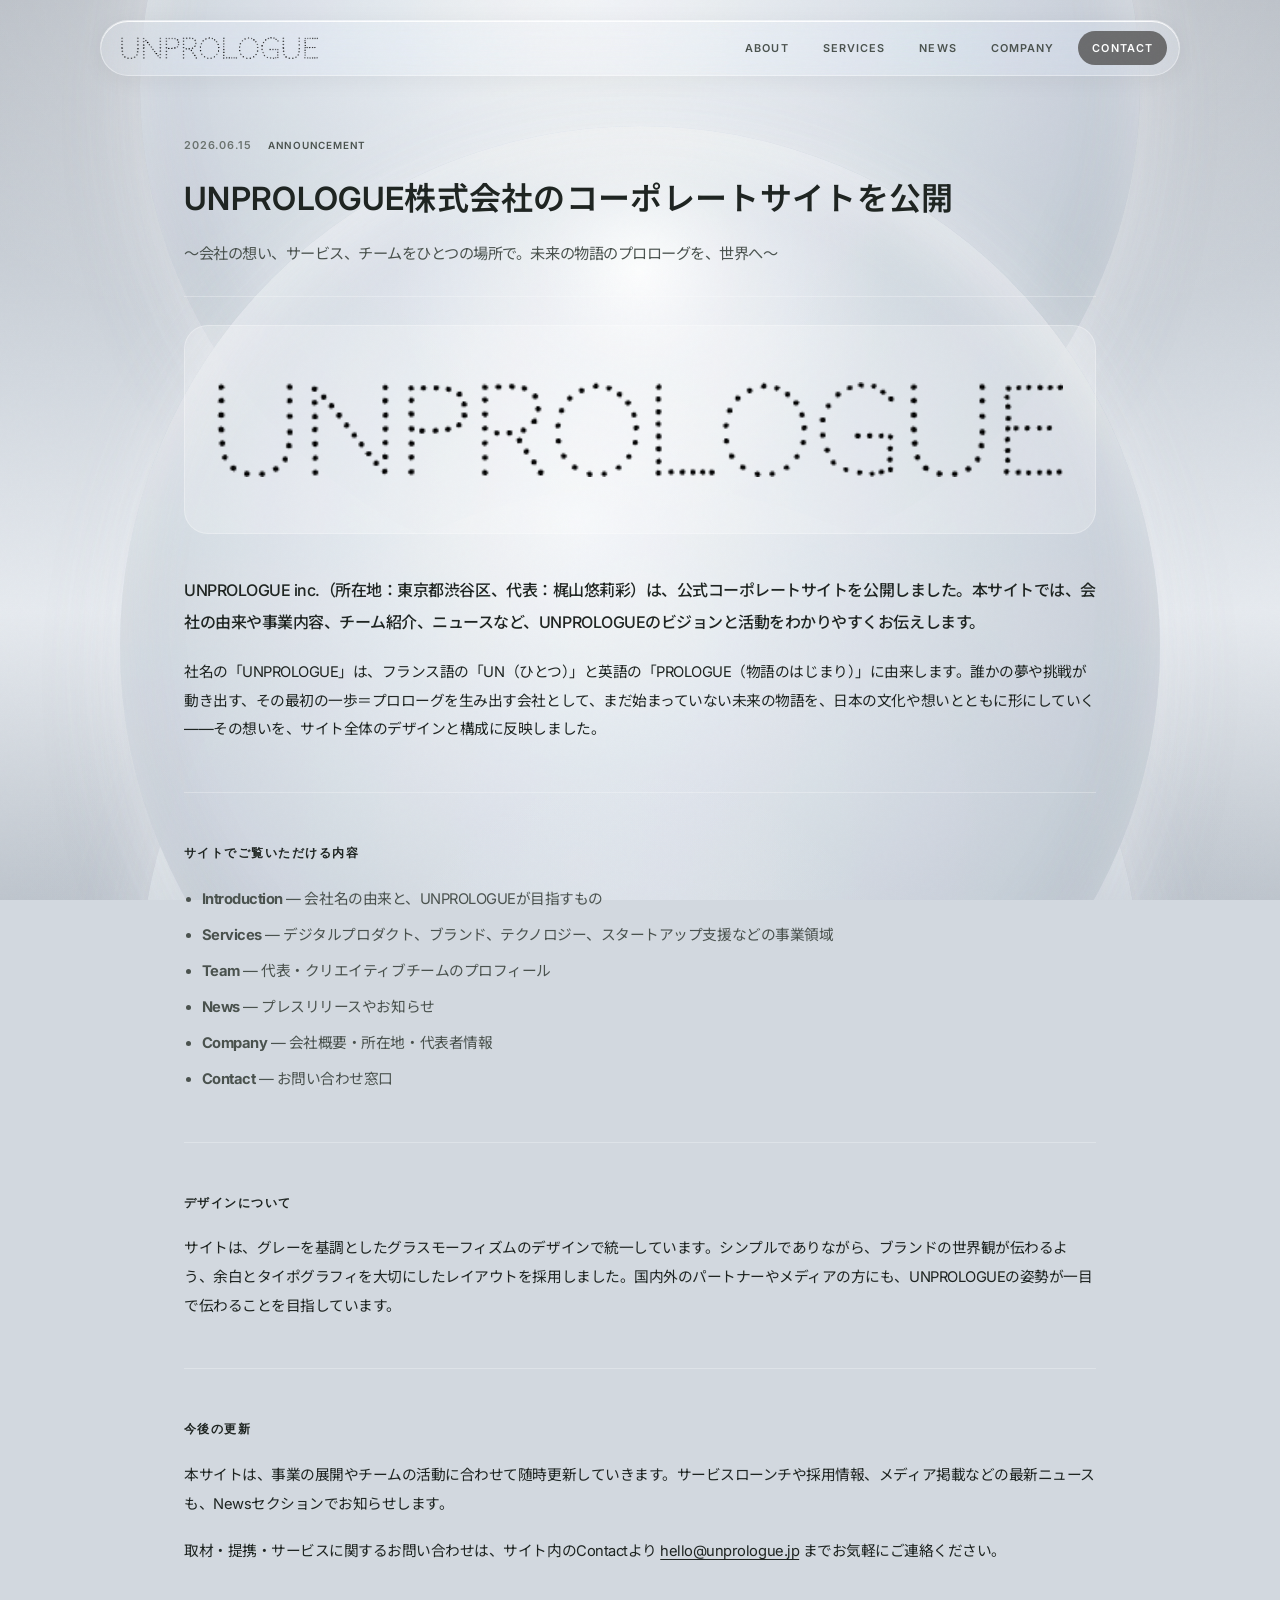
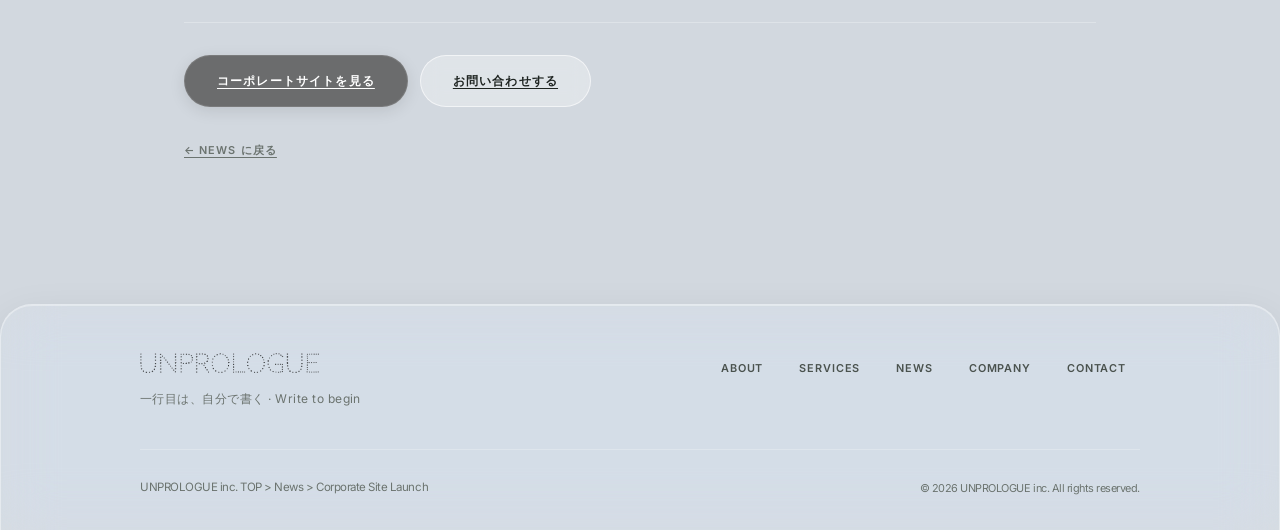
==== commit 599fc2b8: "Remove Recruit section from site Drop the Recruit section, navigation links, and related CSS includi" ====
--- a/articles/corporate-site-launch.html
+++ b/articles/corporate-site-launch.html
@@ -37,7 +37,6 @@
       <nav class="header__nav" id="nav">
         <a href="../index.html#about" class="header__nav-link">About</a>
         <a href="../index.html#service" class="header__nav-link">Services</a>
-        <a href="../index.html#recruit" class="header__nav-link">Recruit</a>
         <a href="../index.html#news" class="header__nav-link">News</a>
         <a href="../index.html#company" class="header__nav-link">Company</a>
         <a href="../index.html#contact" class="header__nav-link header__nav-link--cta">Contact</a>
@@ -132,7 +131,6 @@
         <nav class="footer__nav">
           <a href="../index.html#about">About</a>
           <a href="../index.html#service">Services</a>
-          <a href="../index.html#recruit">Recruit</a>
           <a href="../index.html#news">News</a>
           <a href="../index.html#company">Company</a>
           <a href="../index.html#contact">Contact</a>
--- a/css/styles.css
+++ b/css/styles.css
@@ -184,13 +184,6 @@
   box-shadow: var(--glass-shadow);
 }
 
-.glass-panel--dark {
-  background: rgba(40, 48, 44, 0.35);
-  border-color: rgba(255, 255, 255, 0.18);
-  color: var(--color-white);
-  box-shadow: 0 12px 40px rgba(0, 0, 0, 0.12), inset 0 1px 0 rgba(255, 255, 255, 0.12);
-}
-
 .glass-panel--footer {
   background: rgba(255, 255, 255, 0.12);
   border-radius: var(--radius-lg) var(--radius-lg) 0 0;
@@ -463,13 +456,8 @@
 .section--service,
 .section--news,
 .section--contact,
-.section--company,
-.section--recruit {
+.section--company {
   background: transparent;
-}
-
-.section--recruit {
-  padding: 80px 0;
 }
 
 .section--company {
@@ -1125,45 +1113,6 @@
 }
 
 /* ============================================
-   Recruit
-   ============================================ */
-.recruit {
-  display: grid;
-  grid-template-columns: 1fr 1fr;
-  gap: 40px;
-  align-items: center;
-  padding: 48px;
-}
-
-.glass-panel--dark .section__title {
-  color: rgba(255, 255, 255, 0.95);
-}
-
-.recruit__desc {
-  font-size: 0.92rem;
-  line-height: 2;
-  color: rgba(255, 255, 255, 0.75);
-  margin: 20px 0 32px;
-}
-
-.recruit__visual {
-  position: relative;
-  height: 260px;
-}
-
-.recruit__pattern {
-  width: 100%;
-  height: 100%;
-  border-radius: var(--radius-md);
-  background:
-    radial-gradient(ellipse at 30% 40%, rgba(196, 164, 164, 0.3) 0%, transparent 60%),
-    radial-gradient(ellipse at 70% 60%, rgba(164, 180, 164, 0.25) 0%, transparent 60%),
-    linear-gradient(145deg, rgba(255, 255, 255, 0.08) 0%, rgba(0, 0, 0, 0.1) 100%);
-  border: 1px solid rgba(255, 255, 255, 0.1);
-  backdrop-filter: blur(10px);
-}
-
-/* ============================================
    Buttons
    ============================================ */
 .btn {
@@ -1193,16 +1142,6 @@
   background: var(--color-bg-dark);
   transform: translateY(-2px);
   box-shadow: 0 8px 24px rgba(0, 0, 0, 0.15);
-}
-
-.glass-panel--dark .btn--primary {
-  background: rgba(255, 255, 255, 0.9);
-  color: var(--color-text);
-}
-
-.glass-panel--dark .btn--primary:hover {
-  background: var(--color-white);
-  box-shadow: 0 8px 24px rgba(0, 0, 0, 0.2);
 }
 
 .btn--outline {
@@ -1647,23 +1586,112 @@
    Contact
    ============================================ */
 .contact {
-  text-align: left;
-  padding: 56px 48px;
+  display: grid;
+  grid-template-columns: 1.1fr 0.9fr;
+  gap: 40px;
+  align-items: center;
+  padding: 52px 48px;
+  position: relative;
+  overflow: hidden;
+}
+
+.contact::before {
+  content: '';
+  position: absolute;
+  inset: 0;
+  background: radial-gradient(ellipse 70% 80% at 0% 50%, rgba(255, 255, 255, 0.28) 0%, transparent 62%);
+  pointer-events: none;
+}
+
+.contact__content {
+  position: relative;
+  z-index: 1;
+}
+
+.contact__eyebrow {
+  font-family: var(--font-en);
+  font-size: 0.68rem;
+  font-weight: 600;
+  letter-spacing: 0.28em;
+  text-transform: uppercase;
+  color: var(--color-text-muted);
+  margin-bottom: 14px;
 }
 
 .contact__title {
   font-family: var(--font-en);
-  font-size: 0.76rem;
-  font-weight: 700;
-  letter-spacing: var(--letter-label);
-  text-transform: uppercase;
+  font-size: clamp(1.6rem, 3.5vw, 2.2rem);
+  font-weight: 600;
+  letter-spacing: -0.02em;
+  text-transform: none;
   margin-bottom: 0;
+  color: var(--color-text);
 }
 
 .contact__rule {
   height: 1px;
+  width: 56px;
   background: var(--color-line);
-  margin: 18px 0 28px;
+  margin: 22px 0 24px;
+}
+
+.contact__email {
+  display: inline-block;
+  font-family: var(--font-en);
+  font-size: clamp(0.95rem, 2vw, 1.15rem);
+  font-weight: 500;
+  letter-spacing: 0.04em;
+  color: var(--color-text-light);
+  margin-bottom: 32px;
+  transition: color var(--transition);
+}
+
+.contact__email:hover {
+  color: var(--color-text);
+}
+
+.contact__btn {
+  gap: 12px;
+}
+
+.contact__btn-arrow {
+  display: inline-block;
+  transition: transform var(--transition);
+}
+
+.contact__btn:hover .contact__btn-arrow {
+  transform: translateX(4px);
+}
+
+.contact__visual {
+  position: relative;
+  z-index: 1;
+  height: 240px;
+  display: flex;
+  align-items: center;
+  justify-content: center;
+}
+
+.contact__orb {
+  width: min(100%, 280px);
+  aspect-ratio: 1;
+  border-radius: 50%;
+  background:
+    radial-gradient(circle at 50% 18%, rgba(255, 255, 255, 0.95) 0%, rgba(255, 255, 255, 0.35) 14%, transparent 30%),
+    radial-gradient(circle at 50% 82%, rgba(255, 255, 255, 0.7) 0%, rgba(230, 235, 240, 0.2) 12%, transparent 28%),
+    radial-gradient(circle at 42% 40%, #f4f6f8 0%, #d5dbe2 38%, #b8c1cb 100%);
+  box-shadow:
+    0 0 60px rgba(255, 255, 255, 0.45),
+    0 24px 70px rgba(130, 145, 165, 0.14),
+    inset 0 -24px 50px rgba(110, 125, 145, 0.1),
+    inset 0 20px 45px rgba(255, 255, 255, 0.55);
+  border: 1px solid rgba(255, 255, 255, 0.55);
+  animation: contactOrbFloat 8s ease-in-out infinite;
+}
+
+@keyframes contactOrbFloat {
+  0%, 100% { transform: translateY(0); }
+  50% { transform: translateY(-10px); }
 }
 
 .contact__desc {
@@ -2039,15 +2067,6 @@
     color: var(--color-white);
   }
 
-  .recruit {
-    grid-template-columns: 1fr;
-    padding: 32px 24px;
-  }
-
-  .recruit__visual {
-    height: 180px;
-  }
-
   .articles__grid,
   .articles__grid--duo {
     grid-template-columns: 1fr;
@@ -2072,7 +2091,17 @@
   }
 
   .contact {
+    grid-template-columns: 1fr;
     padding: 40px 24px;
+    gap: 32px;
+  }
+
+  .contact__visual {
+    height: 180px;
+  }
+
+  .contact__orb {
+    width: min(70%, 220px);
   }
 
   .footer__inner {
@@ -2098,6 +2127,10 @@
     animation: none !important;
   }
 
+  .contact__orb {
+    animation: none !important;
+  }
+
   .hero__motto-line--typing::after {
     animation: none;
   }
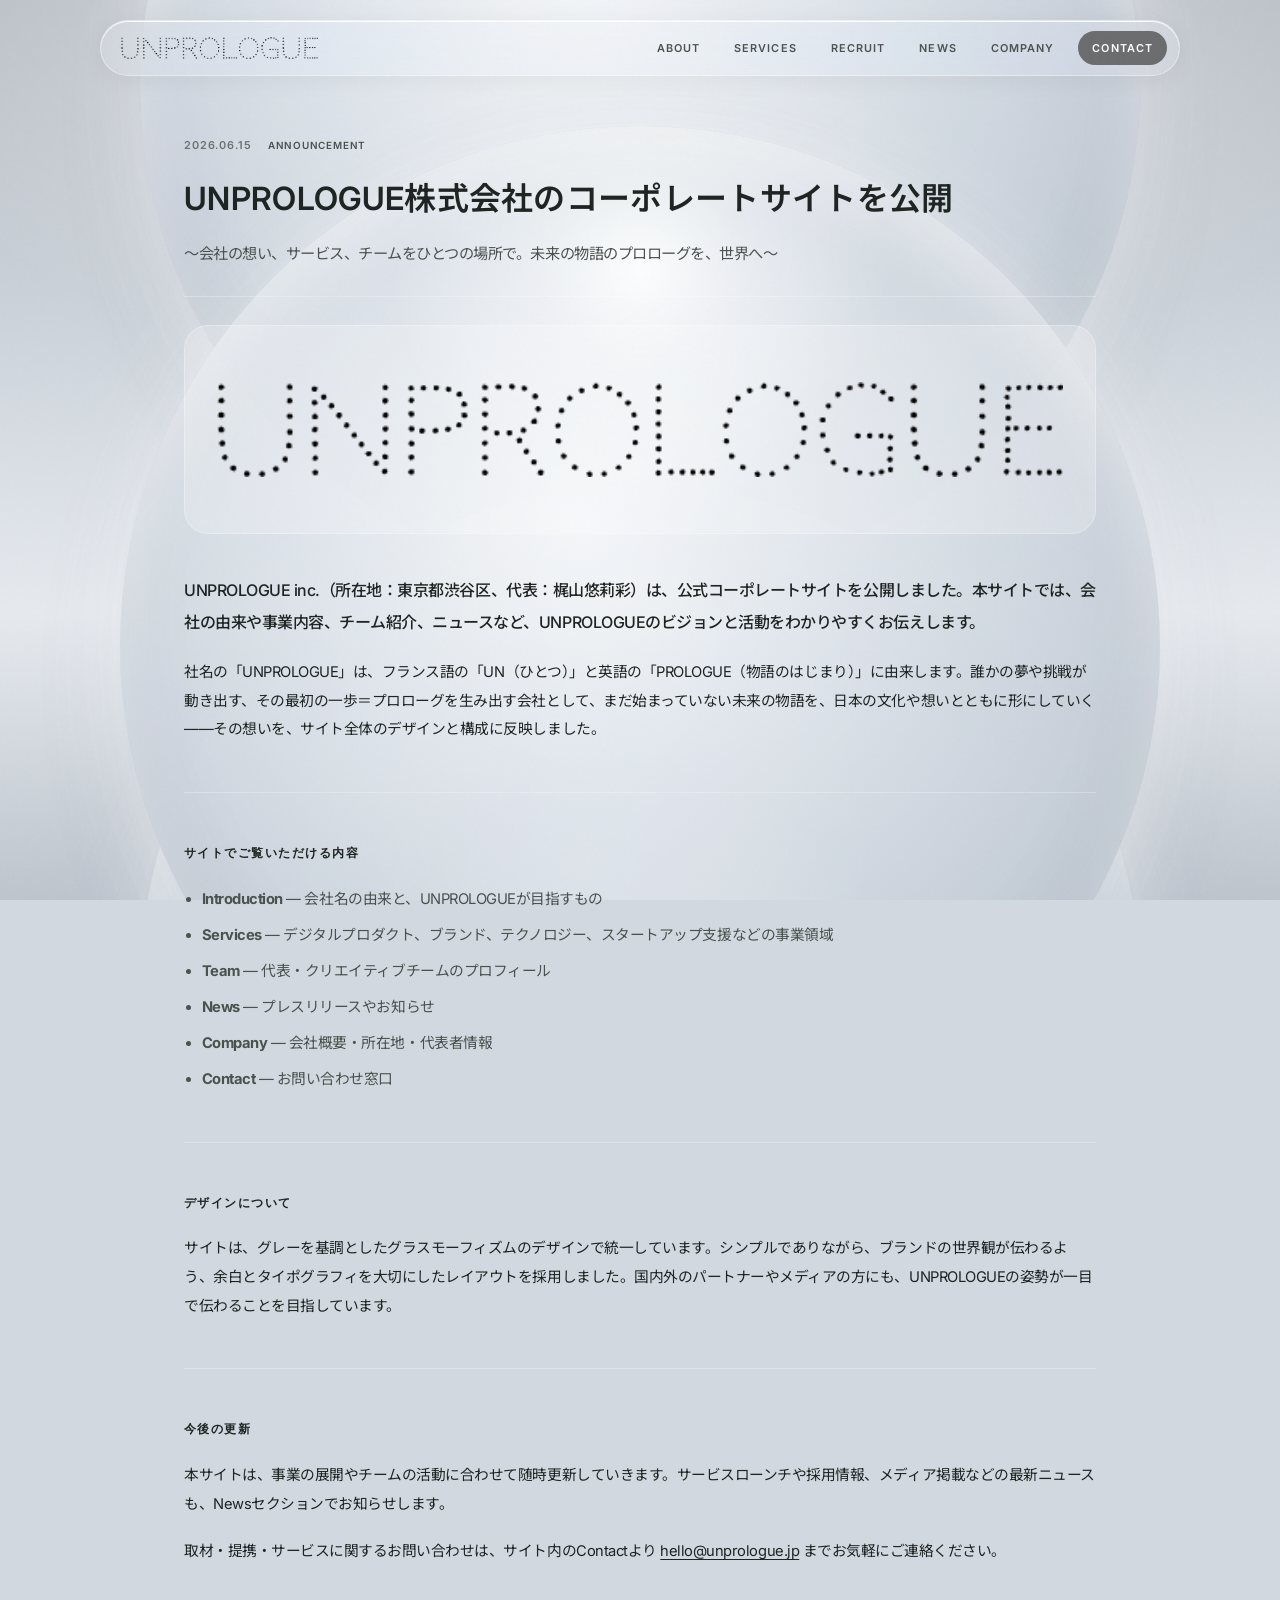
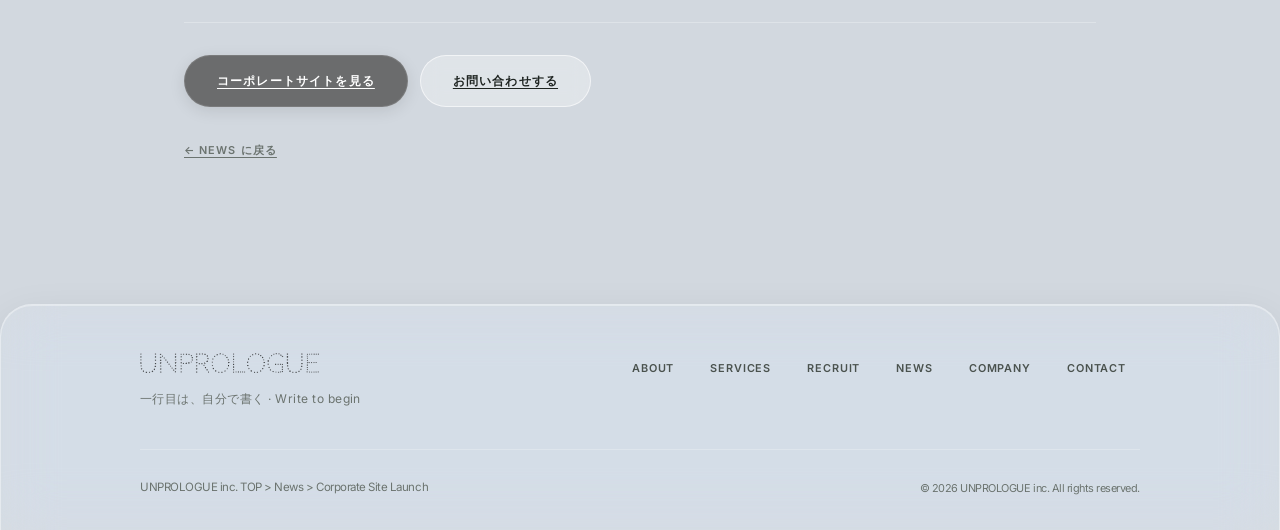
==== commit 6a462133: "Fix invisible favicon with regenerated icons Previous favicon assets were nearly transparent or a ti" ====
--- a/articles/corporate-site-launch.html
+++ b/articles/corporate-site-launch.html
@@ -14,10 +14,10 @@
   <link rel="preconnect" href="https://fonts.gstatic.com" crossorigin>
   <link href="https://fonts.googleapis.com/css2?family=Inter:wght@300;400;500;600;700&family=Noto+Sans+JP:wght@300;400;500;600;700&display=swap" rel="stylesheet">
   <link rel="stylesheet" href="../css/styles.css?v=19">
-  <link rel="icon" href="/favicon.ico" sizes="any">
-  <link rel="icon" href="/favicon.png" type="image/png" sizes="512x512">
-  <link rel="icon" href="/favicon-32x32.png" type="image/png" sizes="32x32">
-  <link rel="apple-touch-icon" href="/apple-touch-icon.png">
+  <link rel="icon" href="/favicon.ico?v=2" sizes="any">
+  <link rel="icon" href="/favicon.png?v=2" type="image/png" sizes="512x512">
+  <link rel="icon" href="/favicon-32x32.png?v=2" type="image/png" sizes="32x32">
+  <link rel="apple-touch-icon" href="/apple-touch-icon.png?v=2">
 </head>
 <body>
 
@@ -37,6 +37,7 @@
       <nav class="header__nav" id="nav">
         <a href="../index.html#about" class="header__nav-link">About</a>
         <a href="../index.html#service" class="header__nav-link">Services</a>
+        <a href="../index.html#recruit" class="header__nav-link">Recruit</a>
         <a href="../index.html#news" class="header__nav-link">News</a>
         <a href="../index.html#company" class="header__nav-link">Company</a>
         <a href="../index.html#contact" class="header__nav-link header__nav-link--cta">Contact</a>
@@ -131,6 +132,7 @@
         <nav class="footer__nav">
           <a href="../index.html#about">About</a>
           <a href="../index.html#service">Services</a>
+          <a href="../index.html#recruit">Recruit</a>
           <a href="../index.html#news">News</a>
           <a href="../index.html#company">Company</a>
           <a href="../index.html#contact">Contact</a>
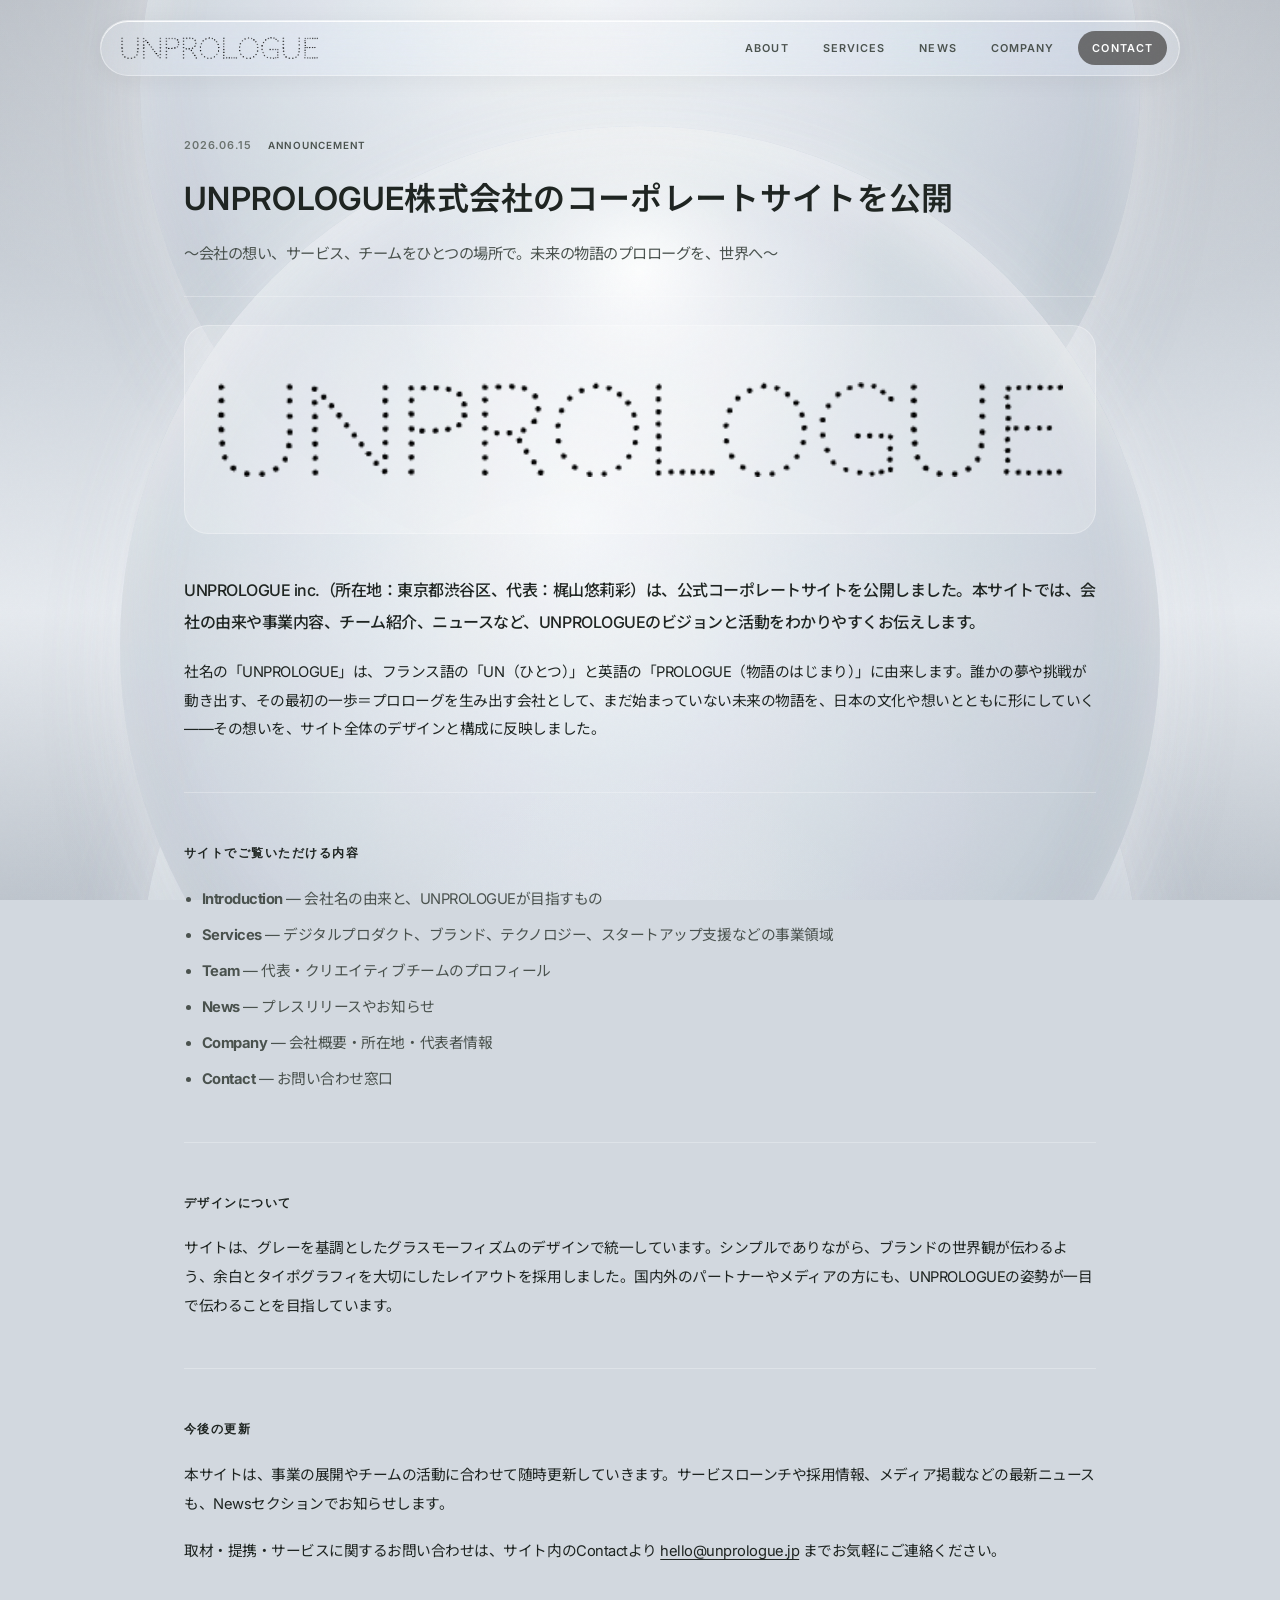
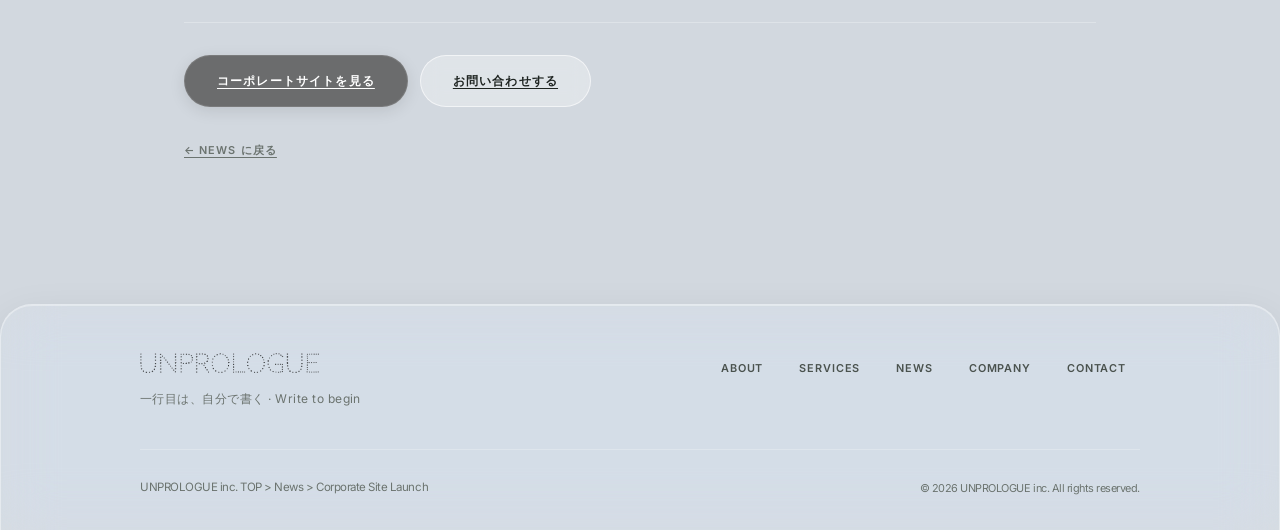
==== commit d18bdb99: "Merge pull request: Remove Recruit section Co-authored-by: agathatachiiri07-sketch <agathatachiiri07" ====
--- a/articles/corporate-site-launch.html
+++ b/articles/corporate-site-launch.html
@@ -14,10 +14,10 @@
   <link rel="preconnect" href="https://fonts.gstatic.com" crossorigin>
   <link href="https://fonts.googleapis.com/css2?family=Inter:wght@300;400;500;600;700&family=Noto+Sans+JP:wght@300;400;500;600;700&display=swap" rel="stylesheet">
   <link rel="stylesheet" href="../css/styles.css?v=19">
-  <link rel="icon" href="/favicon.ico?v=2" sizes="any">
-  <link rel="icon" href="/favicon.png?v=2" type="image/png" sizes="512x512">
-  <link rel="icon" href="/favicon-32x32.png?v=2" type="image/png" sizes="32x32">
-  <link rel="apple-touch-icon" href="/apple-touch-icon.png?v=2">
+  <link rel="icon" href="/favicon.ico" sizes="any">
+  <link rel="icon" href="/favicon.png" type="image/png" sizes="512x512">
+  <link rel="icon" href="/favicon-32x32.png" type="image/png" sizes="32x32">
+  <link rel="apple-touch-icon" href="/apple-touch-icon.png">
 </head>
 <body>
 
@@ -37,7 +37,6 @@
       <nav class="header__nav" id="nav">
         <a href="../index.html#about" class="header__nav-link">About</a>
         <a href="../index.html#service" class="header__nav-link">Services</a>
-        <a href="../index.html#recruit" class="header__nav-link">Recruit</a>
         <a href="../index.html#news" class="header__nav-link">News</a>
         <a href="../index.html#company" class="header__nav-link">Company</a>
         <a href="../index.html#contact" class="header__nav-link header__nav-link--cta">Contact</a>
@@ -132,7 +131,6 @@
         <nav class="footer__nav">
           <a href="../index.html#about">About</a>
           <a href="../index.html#service">Services</a>
-          <a href="../index.html#recruit">Recruit</a>
           <a href="../index.html#news">News</a>
           <a href="../index.html#company">Company</a>
           <a href="../index.html#contact">Contact</a>
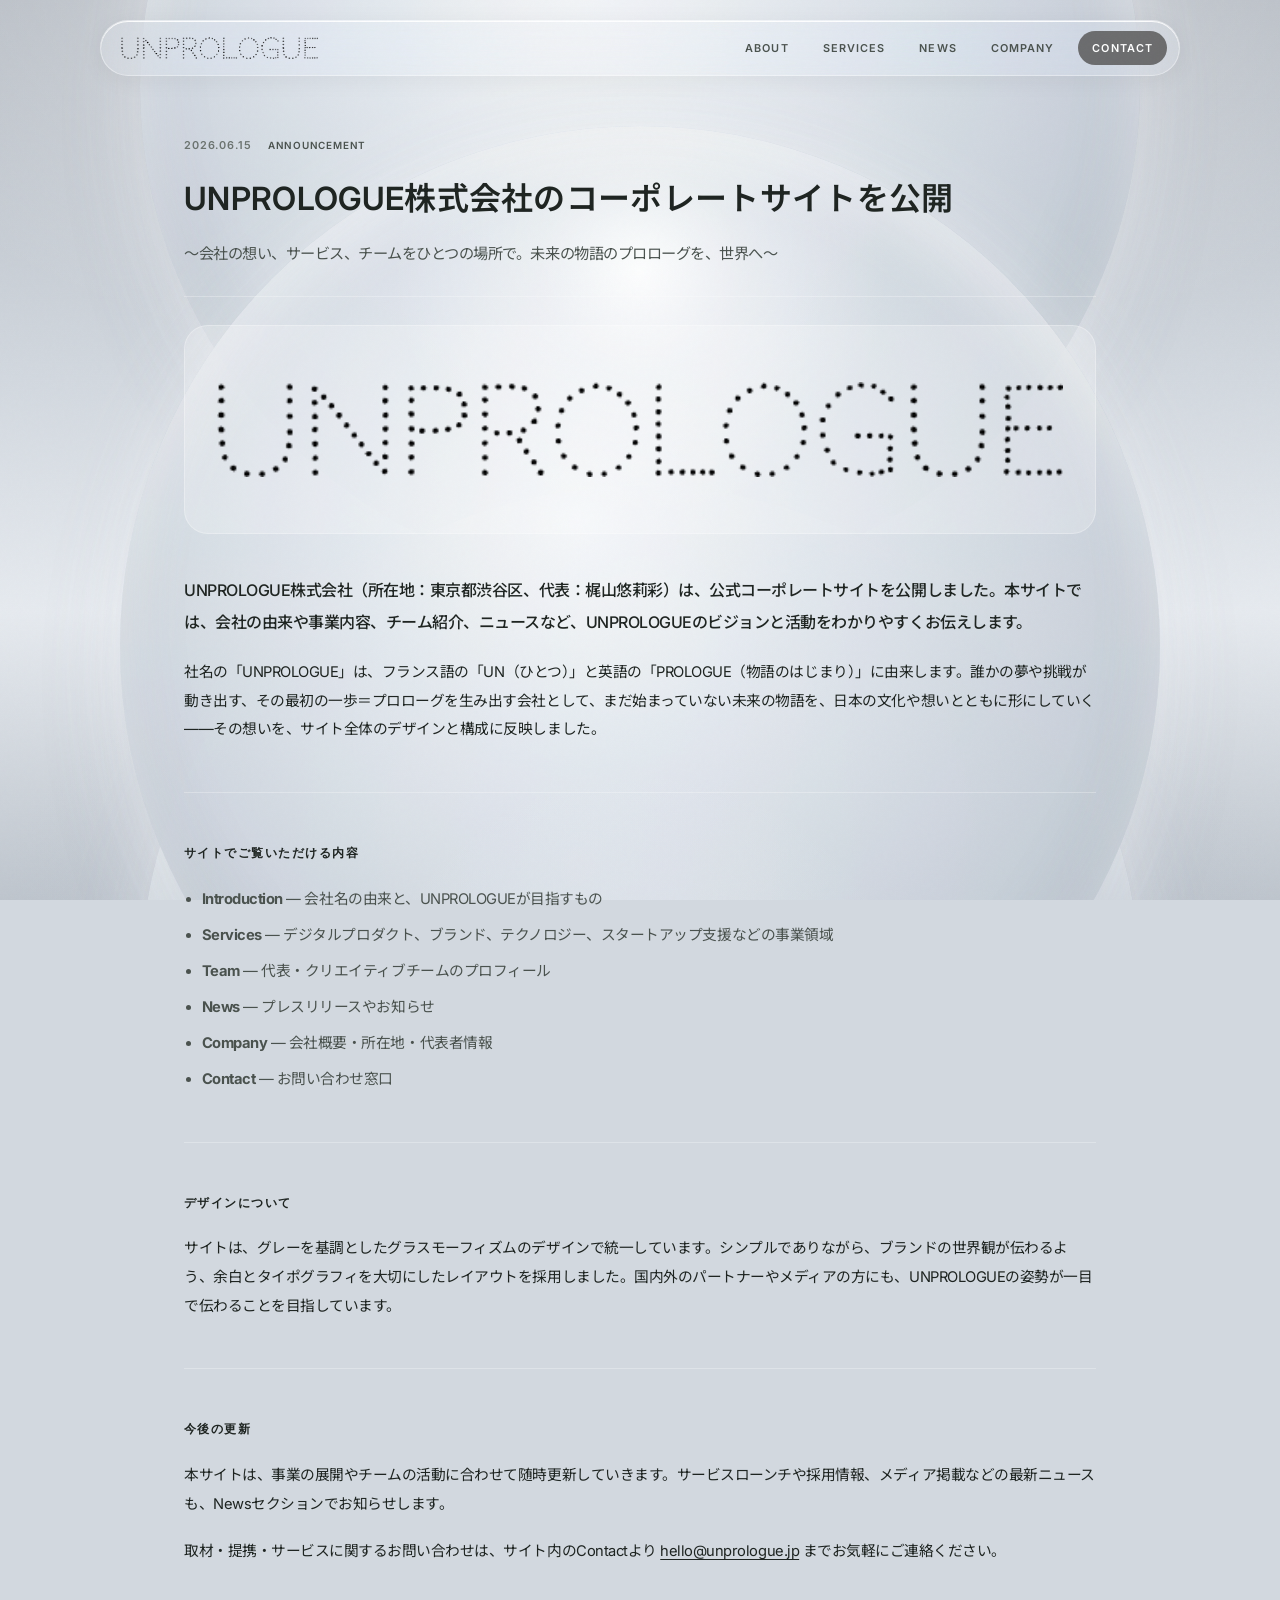
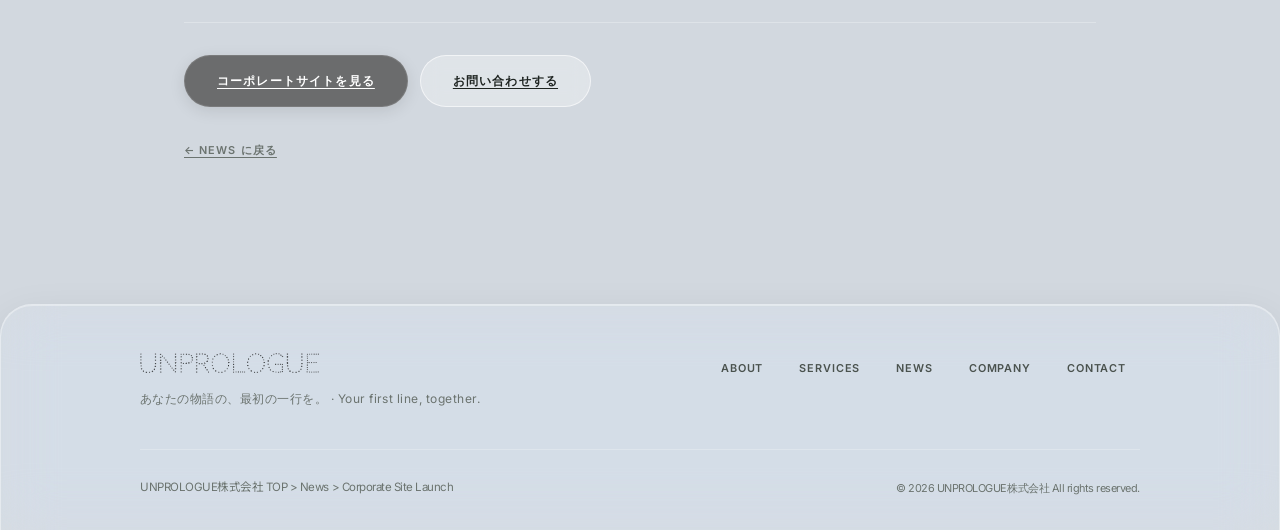
==== commit 91ae752e: "Update tagline, company info, and add NEKOMANEKI press release - Change tagline to 「あなたの物語の、最初の一行を。 " ====
--- a/articles/corporate-site-launch.html
+++ b/articles/corporate-site-launch.html
@@ -3,21 +3,21 @@
 <head>
   <meta charset="UTF-8">
   <meta name="viewport" content="width=device-width, initial-scale=1.0">
-  <meta name="description" content="UNPROLOGUE inc.のコーポレートサイトを公開 — 会社概要、サービス、チーム情報などを掲載">
+  <meta name="description" content="UNPROLOGUE株式会社のコーポレートサイトを公開 — 会社概要、サービス、チーム情報などを掲載">
   <link rel="canonical" href="https://unprologue.jp/articles/corporate-site-launch.html">
   <meta property="og:url" content="https://unprologue.jp/articles/corporate-site-launch.html">
-  <meta property="og:title" content="Corporate Site Launch | UNPROLOGUE inc.">
-  <meta property="og:description" content="UNPROLOGUE inc.の公式コーポレートサイトを公開しました。">
+  <meta property="og:title" content="Corporate Site Launch | UNPROLOGUE株式会社">
+  <meta property="og:description" content="UNPROLOGUE株式会社の公式コーポレートサイトを公開しました。">
   <meta property="og:image" content="https://unprologue.jp/unprologue.png">
-  <title>Corporate Site Launch | UNPROLOGUE inc.</title>
+  <title>Corporate Site Launch | UNPROLOGUE株式会社</title>
   <link rel="preconnect" href="https://fonts.googleapis.com">
   <link rel="preconnect" href="https://fonts.gstatic.com" crossorigin>
   <link href="https://fonts.googleapis.com/css2?family=Inter:wght@300;400;500;600;700&family=Noto+Sans+JP:wght@300;400;500;600;700&display=swap" rel="stylesheet">
   <link rel="stylesheet" href="../css/styles.css?v=19">
-  <link rel="icon" href="/favicon.ico" sizes="any">
-  <link rel="icon" href="/favicon.png" type="image/png" sizes="512x512">
-  <link rel="icon" href="/favicon-32x32.png" type="image/png" sizes="32x32">
-  <link rel="apple-touch-icon" href="/apple-touch-icon.png">
+  <link rel="icon" href="/favicon.ico?v=2" sizes="any">
+  <link rel="icon" href="/favicon.png?v=2" type="image/png" sizes="512x512">
+  <link rel="icon" href="/favicon-32x32.png?v=2" type="image/png" sizes="32x32">
+  <link rel="apple-touch-icon" href="/apple-touch-icon.png?v=2">
 </head>
 <body>
 
@@ -32,7 +32,7 @@
   <header class="header" id="header">
     <div class="header__pill">
       <a href="../index.html" class="header__logo">
-        <img src="../unprologue.png" alt="UNPROLOGUE inc." class="header__logo-img" width="160" height="32">
+        <img src="../unprologue.png" alt="UNPROLOGUE株式会社" class="header__logo-img" width="160" height="32">
       </a>
       <nav class="header__nav" id="nav">
         <a href="../index.html#about" class="header__nav-link">About</a>
@@ -65,13 +65,13 @@
           </p>
           <div class="article-post__rule" aria-hidden="true"></div>
           <div class="article-post__hero article-post__hero--logo">
-            <img src="../unprologue.png" alt="UNPROLOGUE inc." class="article-post__hero-img article-post__hero-img--logo" width="527" height="59">
+            <img src="../unprologue.png" alt="UNPROLOGUE株式会社" class="article-post__hero-img article-post__hero-img--logo" width="527" height="59">
           </div>
         </header>
 
         <div class="article-post__body">
           <p class="article-post__lead">
-            UNPROLOGUE inc.（所在地：東京都渋谷区、代表：梶山悠莉彩）は、公式コーポレートサイトを公開しました。本サイトでは、会社の由来や事業内容、チーム紹介、ニュースなど、UNPROLOGUEのビジョンと活動をわかりやすくお伝えします。
+            UNPROLOGUE株式会社（所在地：東京都渋谷区、代表：梶山悠莉彩）は、公式コーポレートサイトを公開しました。本サイトでは、会社の由来や事業内容、チーム紹介、ニュースなど、UNPROLOGUEのビジョンと活動をわかりやすくお伝えします。
           </p>
 
           <p>
@@ -124,9 +124,9 @@
       <div class="footer__inner">
         <div class="footer__brand">
           <a href="../index.html" class="footer__logo">
-            <img src="../unprologue.png" alt="UNPROLOGUE inc." class="footer__logo-img" width="140" height="28">
+            <img src="../unprologue.png" alt="UNPROLOGUE株式会社" class="footer__logo-img" width="140" height="28">
           </a>
-          <p class="footer__tagline">一行目は、自分で書く · Write to begin</p>
+          <p class="footer__tagline">あなたの物語の、最初の一行を。 · Your first line, together.</p>
         </div>
         <nav class="footer__nav">
           <a href="../index.html#about">About</a>
@@ -138,11 +138,11 @@
       </div>
       <div class="footer__bottom">
         <p class="footer__breadcrumb">
-          <a href="../index.html">UNPROLOGUE inc. TOP</a> &gt;
+          <a href="../index.html">UNPROLOGUE株式会社 TOP</a> &gt;
           <a href="../index.html#news">News</a> &gt;
           Corporate Site Launch
         </p>
-        <p class="footer__copy">&copy; 2026 UNPROLOGUE inc. All rights reserved.</p>
+        <p class="footer__copy">&copy; 2026 UNPROLOGUE株式会社 All rights reserved.</p>
       </div>
     </div>
   </footer>
--- a/css/styles.css
+++ b/css/styles.css
@@ -608,7 +608,7 @@
    ============================================ */
 .members {
   display: grid;
-  grid-template-columns: repeat(2, minmax(0, 230px));
+  grid-template-columns: minmax(0, 230px);
   gap: 72px;
   margin-top: 40px;
   width: fit-content;
@@ -663,11 +663,7 @@
 }
 
 .member__photo-img--yuria {
-  object-position: 28% 24%;
-}
-
-.member__photo-img--agatha {
-  object-position: center 18%;
+  object-position: center 32%;
 }
 
 .member__photo-initial {
@@ -940,12 +936,54 @@
   background-image: none;
 }
 
+.service-panel--nekomaneki .service-panel__media {
+  background-image: none;
+}
+
+.service-panel--nprologue .service-panel__media {
+  background-image: none;
+}
+
+.service-panel--consultation .service-panel__media {
+  background-image: none;
+}
+
 .service-panel--kaishaneko .service-panel__image {
   opacity: 0.72;
   transform: scale(1);
 }
 
+.service-panel--nekomaneki .service-panel__image {
+  opacity: 0.72;
+  transform: scale(1);
+  object-position: center 72%;
+}
+
+.service-panel--nprologue .service-panel__image {
+  opacity: 0.72;
+  transform: scale(1);
+  object-position: center 22%;
+}
+
+.service-panel--consultation .service-panel__image {
+  opacity: 0.72;
+  transform: scale(1);
+  object-position: center 42%;
+}
+
 .service-panel--kaishaneko .service-panel__media::after {
+  opacity: 0.28;
+}
+
+.service-panel--nekomaneki .service-panel__media::after {
+  opacity: 0.28;
+}
+
+.service-panel--nprologue .service-panel__media::after {
+  opacity: 0.28;
+}
+
+.service-panel--consultation .service-panel__media::after {
   opacity: 0.28;
 }
 
@@ -980,8 +1018,38 @@
   opacity: 1;
 }
 
+.service-panel--nekomaneki:hover .service-panel__media,
+.service-panel--nekomaneki.is-active .service-panel__media {
+  opacity: 1;
+}
+
+.service-panel--nprologue:hover .service-panel__media,
+.service-panel--nprologue.is-active .service-panel__media {
+  opacity: 1;
+}
+
+.service-panel--consultation:hover .service-panel__media,
+.service-panel--consultation.is-active .service-panel__media {
+  opacity: 1;
+}
+
 .service-panel--kaishaneko:hover .service-panel__image,
 .service-panel--kaishaneko.is-active .service-panel__image {
+  opacity: 1;
+}
+
+.service-panel--nekomaneki:hover .service-panel__image,
+.service-panel--nekomaneki.is-active .service-panel__image {
+  opacity: 1;
+}
+
+.service-panel--nprologue:hover .service-panel__image,
+.service-panel--nprologue.is-active .service-panel__image {
+  opacity: 1;
+}
+
+.service-panel--consultation:hover .service-panel__image,
+.service-panel--consultation.is-active .service-panel__image {
   opacity: 1;
 }
 
@@ -1527,25 +1595,6 @@
   box-shadow: var(--glass-shadow);
 }
 
-.company-summary__intro {
-  margin-bottom: 0;
-}
-
-.company-summary__title {
-  font-family: var(--font-en);
-  font-size: 0.76rem;
-  font-weight: 700;
-  letter-spacing: var(--letter-label);
-  text-transform: uppercase;
-  color: var(--color-text);
-}
-
-.company-summary__rule {
-  height: 1px;
-  background: var(--color-line);
-  margin-top: 18px;
-}
-
 .company-summary__grid {
   margin-top: 0;
 }
@@ -1586,11 +1635,12 @@
    Contact
    ============================================ */
 .contact {
-  display: grid;
-  grid-template-columns: 1.1fr 0.9fr;
-  gap: 40px;
+  display: flex;
+  flex-direction: column;
   align-items: center;
-  padding: 52px 48px;
+  justify-content: center;
+  text-align: center;
+  padding: clamp(48px, 6vw, 72px) clamp(32px, 5vw, 64px);
   position: relative;
   overflow: hidden;
 }
@@ -1599,13 +1649,26 @@
   content: '';
   position: absolute;
   inset: 0;
-  background: radial-gradient(ellipse 70% 80% at 0% 50%, rgba(255, 255, 255, 0.28) 0%, transparent 62%);
+  background:
+    radial-gradient(ellipse 55% 70% at 50% 42%, rgba(255, 255, 255, 0.34) 0%, transparent 68%),
+    radial-gradient(ellipse 40% 50% at 18% 78%, rgba(196, 164, 164, 0.12) 0%, transparent 70%),
+    radial-gradient(ellipse 40% 50% at 82% 78%, rgba(164, 180, 164, 0.1) 0%, transparent 70%);
   pointer-events: none;
+}
+
+.contact__orb-wrap {
+  position: relative;
+  z-index: 1;
+  margin-bottom: 28px;
 }
 
 .contact__content {
   position: relative;
   z-index: 1;
+  display: flex;
+  flex-direction: column;
+  align-items: center;
+  max-width: 520px;
 }
 
 .contact__eyebrow {
@@ -1615,39 +1678,22 @@
   letter-spacing: 0.28em;
   text-transform: uppercase;
   color: var(--color-text-muted);
-  margin-bottom: 14px;
-}
-
-.contact__title {
-  font-family: var(--font-en);
-  font-size: clamp(1.6rem, 3.5vw, 2.2rem);
-  font-weight: 600;
-  letter-spacing: -0.02em;
-  text-transform: none;
-  margin-bottom: 0;
-  color: var(--color-text);
-}
-
-.contact__rule {
-  height: 1px;
-  width: 56px;
-  background: var(--color-line);
-  margin: 22px 0 24px;
+  margin-bottom: 16px;
 }
 
 .contact__email {
   display: inline-block;
   font-family: var(--font-en);
-  font-size: clamp(0.95rem, 2vw, 1.15rem);
+  font-size: clamp(1rem, 2.2vw, 1.25rem);
   font-weight: 500;
   letter-spacing: 0.04em;
+  color: var(--color-text);
+  margin-bottom: 28px;
+  transition: color var(--transition);
+}
+
+.contact__email:hover {
   color: var(--color-text-light);
-  margin-bottom: 32px;
-  transition: color var(--transition);
-}
-
-.contact__email:hover {
-  color: var(--color-text);
 }
 
 .contact__btn {
@@ -1663,17 +1709,8 @@
   transform: translateX(4px);
 }
 
-.contact__visual {
-  position: relative;
-  z-index: 1;
-  height: 240px;
-  display: flex;
-  align-items: center;
-  justify-content: center;
-}
-
 .contact__orb {
-  width: min(100%, 280px);
+  width: clamp(96px, 14vw, 132px);
   aspect-ratio: 1;
   border-radius: 50%;
   background:
@@ -1681,10 +1718,10 @@
     radial-gradient(circle at 50% 82%, rgba(255, 255, 255, 0.7) 0%, rgba(230, 235, 240, 0.2) 12%, transparent 28%),
     radial-gradient(circle at 42% 40%, #f4f6f8 0%, #d5dbe2 38%, #b8c1cb 100%);
   box-shadow:
-    0 0 60px rgba(255, 255, 255, 0.45),
-    0 24px 70px rgba(130, 145, 165, 0.14),
-    inset 0 -24px 50px rgba(110, 125, 145, 0.1),
-    inset 0 20px 45px rgba(255, 255, 255, 0.55);
+    0 0 48px rgba(255, 255, 255, 0.4),
+    0 18px 50px rgba(130, 145, 165, 0.12),
+    inset 0 -20px 40px rgba(110, 125, 145, 0.1),
+    inset 0 16px 36px rgba(255, 255, 255, 0.55);
   border: 1px solid rgba(255, 255, 255, 0.55);
   animation: contactOrbFloat 8s ease-in-out infinite;
 }
@@ -2091,17 +2128,11 @@
   }
 
   .contact {
-    grid-template-columns: 1fr;
     padding: 40px 24px;
-    gap: 32px;
-  }
-
-  .contact__visual {
-    height: 180px;
   }
 
   .contact__orb {
-    width: min(70%, 220px);
+    width: 96px;
   }
 
   .footer__inner {
